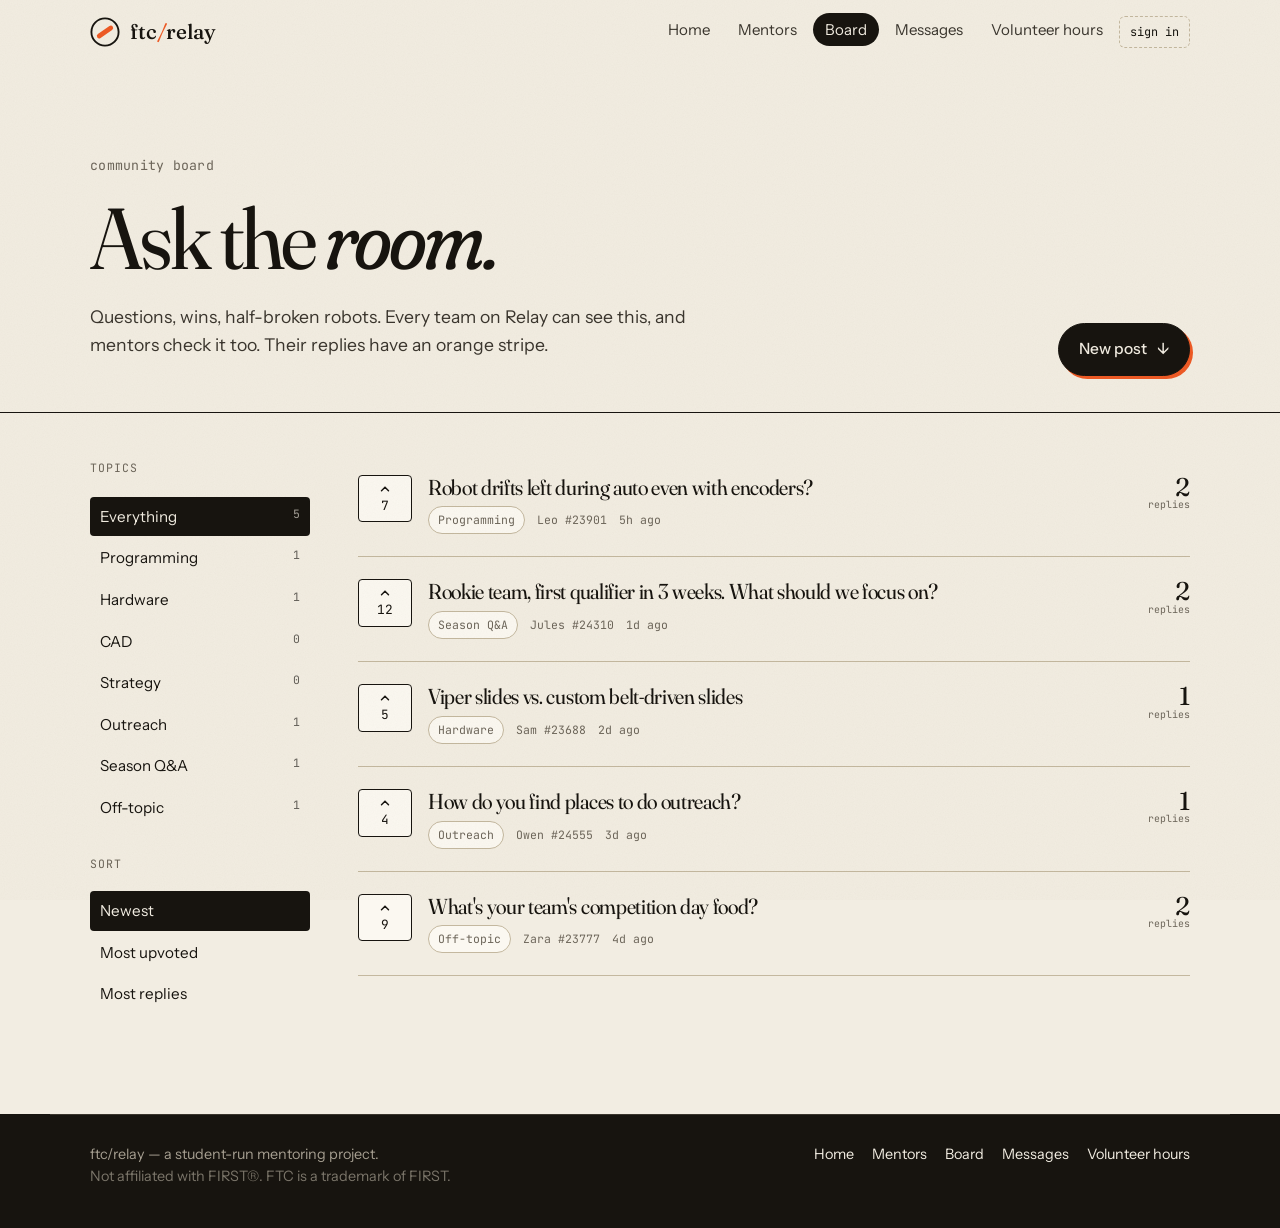
==== board.html @ 832b5f91 "Build FTC Relay site: home, mentors, board, messages, volunteer hours Static site (no build step) wi" ====
<!doctype html>
<html lang="en">
<head>
  <meta charset="utf-8">
  <meta name="viewport" content="width=device-width, initial-scale=1">
  <title>Board — FTC Relay</title>
  <link rel="preconnect" href="https://fonts.googleapis.com">
  <link rel="preconnect" href="https://fonts.gstatic.com" crossorigin>
  <link href="https://fonts.googleapis.com/css2?family=Fraunces:ital,opsz,wght,SOFT,WONK@0,9..144,300..700,0..100,0..1;1,9..144,300..700,0..100,0..1&family=Instrument+Sans:wght@400;500;600&family=JetBrains+Mono:wght@400;600&display=swap" rel="stylesheet">
  <link rel="stylesheet" href="css/style.css">
</head>
<body>
  <header id="nav"></header>

  <main>
    <section class="page-head">
      <div class="wrap">
        <div class="row">
          <div>
            <div class="mono muted" style="margin-bottom:18px" data-reveal>community board</div>
            <h1 data-split>Ask the <em>room.</em></h1>
            <p data-reveal style="--i:2">Questions, wins, half-broken robots. Every team on Relay can see this, and mentors check it too. Their replies have an orange stripe.</p>
          </div>
          <button class="btn" id="newPostBtn" data-reveal style="--i:3">New post <span class="arrow">↓</span></button>
        </div>
      </div>
    </section>

    <div class="wrap">
      <div class="board-layout">
        <aside class="board-side">
          <span class="lbl">Topics</span>
          <div class="cats" id="cats"></div>
          <span class="lbl" style="display:block;margin-top:28px">Sort</span>
          <div class="cats" id="sorts">
            <button data-sort="new" aria-pressed="true">Newest</button>
            <button data-sort="top" aria-pressed="false">Most upvoted</button>
            <button data-sort="active" aria-pressed="false">Most replies</button>
          </div>
        </aside>

        <div>
          <form class="composer" id="composer" hidden>
            <div class="form-row">
              <div class="field"><label for="pTitle">Title</label><input type="text" id="pTitle" required maxlength="120" placeholder="Keep it specific"></div>
              <div class="field"><label for="pCat">Topic</label><select id="pCat"></select></div>
            </div>
            <div class="field"><label for="pBody">Details</label><textarea id="pBody" required maxlength="3000" placeholder="What did you try? What happened?"></textarea></div>
            <div class="composer-actions">
              <span class="mono muted">Be nice. Everyone here is a volunteer or a kid.</span>
              <div style="display:flex;gap:8px"><button type="button" class="btn ghost small" id="cancelPost">Cancel</button><button class="btn small">Post</button></div>
            </div>
          </form>
          <div id="threads"></div>
          <p class="empty" id="empty" hidden>Nothing here yet. Be the first?</p>
        </div>
      </div>
    </div>
  </main>

  <footer id="foot"></footer>

  <script src="js/store.js"></script>
  <script src="js/ui.js"></script>
  <script src="js/board.js"></script>
</body>
</html>
---- css/style.css ----
/* FTC Relay
   Paper + ink + one loud orange. Type does most of the work. */

:root {
  --paper: #f2ede2;
  --paper-2: #e9e2d3;
  --card: #fbf8f1;
  --ink: #17140f;
  --ink-2: #3a352d;
  --muted: #6d665a;
  --line: #d6ccb8;
  --line-2: #c4b89f;
  --orange: #ee5a24;
  --orange-deep: #c9420f;
  --hi: #f6d64a;
  --green: #2f6b4a;
  --red: #b23a2a;
  --blue: #2a46b8;

  --serif: "Fraunces", Georgia, "Times New Roman", serif;
  --sans: "Instrument Sans", system-ui, -apple-system, "Segoe UI", sans-serif;
  --mono: "JetBrains Mono", ui-monospace, Menlo, Consolas, monospace;

  --wrap: 1180px;
  --gutter: clamp(16px, 4vw, 40px);
  --ease: cubic-bezier(.2, .7, .1, 1);
}

*, *::before, *::after { box-sizing: border-box; }

html { -webkit-text-size-adjust: 100%; overflow-x: clip; }
body {
  margin: 0;
  background: var(--paper);
  color: var(--ink);
  font-family: var(--sans);
  font-size: 17px;
  line-height: 1.55;
  overflow-x: clip;
  -webkit-font-smoothing: antialiased;
}

/* faint paper grain so the background isn't flat */
body::before {
  content: "";
  position: fixed;
  inset: 0;
  pointer-events: none;
  z-index: 100;
  opacity: .32;
  mix-blend-mode: multiply;
  background-image: url("data:image/svg+xml,%3Csvg xmlns='http://www.w3.org/2000/svg' width='160' height='160'%3E%3Cfilter id='n'%3E%3CfeTurbulence type='fractalNoise' baseFrequency='.9' numOctaves='2' stitchTiles='stitch'/%3E%3CfeColorMatrix values='0 0 0 0 0.4 0 0 0 0 0.35 0 0 0 0 0.25 0 0 0 .18 0'/%3E%3C/filter%3E%3Crect width='100%25' height='100%25' filter='url(%23n)'/%3E%3C/svg%3E");
}

img, svg { display: block; max-width: 100%; }
a { color: inherit; }
button, input, textarea, select { font: inherit; color: inherit; }
::selection { background: var(--hi); color: var(--ink); }

.wrap { width: 100%; max-width: var(--wrap); margin: 0 auto; padding: 0 var(--gutter); }

.mono { font-family: var(--mono); font-size: .78em; letter-spacing: .02em; }
.serif { font-family: var(--serif); }
.muted { color: var(--muted); }
.sr-only { position: absolute; width: 1px; height: 1px; overflow: hidden; clip: rect(0 0 0 0); white-space: nowrap; }

h1, h2, h3, h4 { font-family: var(--serif); font-weight: 400; line-height: 1.04; margin: 0; letter-spacing: -.015em; font-variation-settings: "opsz" 144, "SOFT" 30; }
h1 { font-size: clamp(2.8rem, 8.4vw, 7rem); letter-spacing: -.035em; }
h2 { font-size: clamp(2.1rem, 5vw, 3.9rem); letter-spacing: -.025em; }
h3 { font-size: clamp(1.35rem, 2.4vw, 1.75rem); }
em { font-style: italic; }
h1 em, h2 em { font-variation-settings: "opsz" 144, "SOFT" 100, "WONK" 1; }

p { margin: 0 0 1em; }

/* ---------- nav ---------- */

.nav {
  position: sticky;
  top: 0;
  z-index: 50;
  background: color-mix(in srgb, var(--paper) 88%, transparent);
  backdrop-filter: blur(6px);
  -webkit-backdrop-filter: blur(6px);
  border-bottom: 1px solid transparent;
  transition: transform .35s var(--ease), border-color .2s;
}
.nav.scrolled { border-bottom-color: var(--line); }
.nav.hide { transform: translateY(-100%); }
.nav .wrap { display: flex; align-items: center; gap: 24px; height: 64px; }

.logo { display: flex; align-items: center; gap: 10px; text-decoration: none; font-weight: 600; letter-spacing: -.01em; }
.logo-mark { width: 30px; height: 30px; }
.logo span { font-family: var(--serif); font-size: 1.3rem; font-weight: 500; }
.logo b { color: var(--orange); font-weight: 500; }

.nav-links { display: flex; gap: 4px; margin-left: auto; list-style: none; padding: 0; margin-top: 0; margin-bottom: 0; }
.nav-links a {
  text-decoration: none;
  padding: 7px 12px;
  border-radius: 999px;
  font-size: .94rem;
  color: var(--ink-2);
  transition: background .15s;
}
.nav-links a:hover { background: var(--paper-2); }
.nav-links a[aria-current="page"] { background: var(--ink); color: var(--paper); }

.me-chip {
  font-family: var(--mono);
  font-size: .74rem;
  border: 1px dashed var(--line-2);
  padding: 6px 10px;
  border-radius: 6px;
  background: transparent;
  cursor: pointer;
  white-space: nowrap;
}
.me-chip:hover { border-color: var(--ink); }

.nav-toggle { display: none; margin-left: auto; background: none; border: 0; padding: 8px; cursor: pointer; }
.nav-toggle span { display: block; width: 22px; height: 2px; background: var(--ink); margin: 5px 0; transition: transform .25s; }

@media (max-width: 860px) {
  .nav-toggle { display: block; }
  .nav-links {
    position: absolute;
    top: 64px; left: 0; right: 0;
    flex-direction: column;
    background: var(--paper);
    border-bottom: 1px solid var(--line);
    padding: 8px var(--gutter) 18px;
    gap: 2px;
    display: none;
  }
  .nav-links.open { display: flex; }
  .nav-links a { display: block; padding: 12px 10px; border-radius: 6px; }
  .me-chip { order: 2; }
}

/* ---------- buttons ---------- */

.btn {
  display: inline-flex;
  align-items: center;
  gap: 10px;
  padding: 13px 20px;
  border-radius: 999px;
  border: 1.5px solid var(--ink);
  background: var(--ink);
  color: var(--paper);
  text-decoration: none;
  font-weight: 500;
  font-size: .97rem;
  cursor: pointer;
  transition: transform .2s var(--ease), background .2s, color .2s, box-shadow .2s;
  box-shadow: 3px 3px 0 0 var(--orange);
}
.btn:hover { transform: translate(-1px, -1px); box-shadow: 5px 5px 0 0 var(--orange); }
.btn:active { transform: translate(2px, 2px); box-shadow: 0 0 0 0 var(--orange); }
.btn.ghost { background: transparent; color: var(--ink); box-shadow: none; }
.btn.ghost:hover { background: var(--ink); color: var(--paper); transform: none; }
.btn.small { padding: 8px 14px; font-size: .88rem; box-shadow: 2px 2px 0 0 var(--orange); }
.btn.small.ghost { box-shadow: none; }
.btn[disabled] { opacity: .45; pointer-events: none; }
.btn .arrow { transition: transform .2s var(--ease); }
.btn:hover .arrow { transform: translateX(3px); }

.link-u {
  text-decoration: none;
  background: linear-gradient(var(--orange), var(--orange)) 0 100% / 100% 2px no-repeat;
  padding-bottom: 1px;
  transition: background-size .25s var(--ease);
}
.link-u:hover { background-size: 100% 100%; color: var(--paper); }

/* ---------- reveal on scroll ---------- */

[data-reveal] {
  opacity: 0;
  transform: translateY(28px);
  transition: opacity .9s var(--ease), transform .9s var(--ease);
  transition-delay: calc(var(--i, 0) * 80ms);
}
[data-reveal="left"] { transform: translateX(-36px); }
[data-reveal="right"] { transform: translateX(36px); }
[data-reveal="tilt"] { transform: translateY(40px) rotate(-3deg); }
[data-reveal].in { opacity: 1; transform: none; }

.split-line { display: block; overflow: hidden; padding-bottom: .08em; margin-bottom: -.08em; }
.split-line > span { display: inline-block; transform: translateY(105%); transition: transform 1s var(--ease); transition-delay: calc(var(--i, 0) * 110ms + 100ms); }
.split.in .split-line > span { transform: none; }

@media (prefers-reduced-motion: reduce) {
  [data-reveal], .split-line > span { opacity: 1 !important; transform: none !important; transition: none !important; }
  .marquee-track { animation: none !important; }
}

/* ---------- hero ---------- */

.hero { position: relative; padding: clamp(48px, 9vw, 110px) 0 60px; }
.hero-kicker { display: flex; gap: 14px; align-items: center; margin-bottom: 28px; color: var(--muted); }
.hero-kicker .dot { width: 8px; height: 8px; border-radius: 50%; background: var(--orange); box-shadow: 0 0 0 0 rgba(238, 90, 36, .5); animation: ping 2.4s infinite; }
@keyframes ping { 0% { box-shadow: 0 0 0 0 rgba(238, 90, 36, .45); } 70%, 100% { box-shadow: 0 0 0 10px rgba(238, 90, 36, 0); } }

.hero h1 { max-width: 11.5ch; }
.hero h1 .circled { position: relative; display: inline-block; }
.hero h1 .circled svg {
  position: absolute;
  left: -6%; top: -8%;
  width: 112%; height: 122%;
  overflow: visible;
  pointer-events: none;
}
.hero h1 .circled path {
  fill: none;
  stroke: var(--orange);
  stroke-width: 3;
  stroke-linecap: round;
  stroke-dasharray: 1000;
  stroke-dashoffset: 1000;
  transition: stroke-dashoffset 1.6s var(--ease) .9s;
}
.split.in .circled path { stroke-dashoffset: 0; }

.hero-row { display: grid; grid-template-columns: 1.2fr 1fr; gap: 48px; align-items: end; margin-top: 40px; }
.hero-lede { font-size: clamp(1.08rem, 1.6vw, 1.25rem); max-width: 34ch; color: var(--ink-2); margin: 0; }
.hero-cta { display: flex; gap: 12px; flex-wrap: wrap; justify-content: flex-end; }

.hero-note {
  position: absolute;
  right: var(--gutter);
  top: clamp(40px, 8vw, 90px);
  width: 200px;
  font-family: var(--mono);
  font-size: .72rem;
  line-height: 1.5;
  background: var(--hi);
  padding: 14px 14px 16px;
  transform: rotate(3deg);
  box-shadow: 0 10px 18px -12px rgba(0, 0, 0, .35);
}
.hero-note::before {
  content: "";
  position: absolute;
  top: -10px; left: 50%;
  width: 70px; height: 20px;
  transform: translateX(-50%) rotate(-4deg);
  background: rgba(255, 255, 255, .5);
  border: 1px solid rgba(0, 0, 0, .05);
}

@media (max-width: 960px) {
  .hero-note { display: none; }
}
@media (max-width: 760px) {
  .hero-row { grid-template-columns: 1fr; gap: 28px; }
  .hero-cta { justify-content: flex-start; }
}

/* ---------- marquee ---------- */

.marquee {
  border-top: 1.5px solid var(--ink);
  border-bottom: 1.5px solid var(--ink);
  overflow: hidden;
  background: var(--ink);
  color: var(--paper);
  transform: rotate(-1.2deg);
  margin: 30px -20px 0;
}
.marquee-track { display: flex; width: max-content; animation: scroll-x 40s linear infinite; }
.marquee-track span {
  font-family: var(--serif);
  font-style: italic;
  font-size: clamp(1.3rem, 2.6vw, 2rem);
  padding: 14px 0;
  white-space: nowrap;
}
.marquee-track span::after { content: "✶"; color: var(--orange); font-style: normal; margin: 0 28px; font-size: .7em; vertical-align: middle; }
@keyframes scroll-x { to { transform: translateX(-50%); } }

/* ---------- section scaffolding ---------- */

section { position: relative; }
.sec { padding: clamp(80px, 12vw, 150px) 0; }
.sec-head { display: grid; grid-template-columns: 180px 1fr; gap: 32px; margin-bottom: 56px; }
.sec-num { font-family: var(--mono); font-size: .78rem; color: var(--muted); padding-top: 14px; border-top: 1.5px solid var(--ink); }
.sec-head p { max-width: 52ch; color: var(--ink-2); margin-top: 18px; }
@media (max-width: 760px) {
  .sec-head { grid-template-columns: 1fr; gap: 14px; }
  .sec-num { border-top: 0; padding-top: 0; }
}

/* ---------- relay track: scroll progress with a little baton ---------- */

.track { position: fixed; top: 0; left: 0; right: 0; height: 3px; z-index: 60; pointer-events: none; }
.track i { position: absolute; inset: 0; background: var(--orange); transform-origin: left; transform: scaleX(var(--p, 0)); }
.track b {
  position: absolute; top: -3px; left: 0;
  width: 22px; height: 9px; border-radius: 5px;
  background: var(--ink); border: 2px solid var(--orange);
  transform: translateX(calc(var(--p, 0) * (100vw - 22px))) rotate(calc(var(--p, 0) * 720deg));
}

/* ---------- two kinds of mentors ---------- */

.who { display: grid; grid-template-columns: 1fr 1fr; gap: 0; border: 1.5px solid var(--ink); background: var(--card); }
.who > div { padding: clamp(28px, 4vw, 48px); }
.who > div + div { border-left: 1.5px solid var(--ink); }
.who .tag { display: inline-block; font-family: var(--mono); font-size: .72rem; text-transform: uppercase; letter-spacing: .08em; border: 1px solid var(--ink); padding: 3px 8px; border-radius: 3px; margin-bottom: 22px; }
.who h3 { margin-bottom: 14px; }
.who ul { margin: 20px 0 0; padding: 0; list-style: none; }
.who li { padding: 10px 0; border-top: 1px dashed var(--line-2); display: flex; gap: 12px; }
.who li::before { content: "→"; color: var(--orange); }
@media (max-width: 760px) {
  .who { grid-template-columns: 1fr; }
  .who > div + div { border-left: 0; border-top: 1.5px solid var(--ink); }
}

/* ---------- sticky steps ---------- */

.steps { display: grid; grid-template-columns: 1fr 1.1fr; gap: 64px; }
.steps-sticky { position: sticky; top: 110px; height: fit-content; }
.big-num {
  font-family: var(--serif);
  font-size: clamp(8rem, 20vw, 16rem);
  line-height: .8;
  letter-spacing: -.06em;
  color: var(--ink);
  height: .82em;
  overflow: hidden;
  position: relative;
}
.big-num .roll { display: block; transition: transform .7s var(--ease); }
.big-num .roll span { display: block; height: .82em; }
.steps-sticky .label { margin-top: 18px; font-family: var(--mono); font-size: .8rem; color: var(--muted); }
.steps-progress { margin-top: 22px; height: 3px; background: var(--line); width: 220px; position: relative; overflow: hidden; }
.steps-progress i { position: absolute; inset: 0; background: var(--orange); transform-origin: left; transform: scaleX(0); transition: transform .5s var(--ease); }

.step { min-height: 62vh; display: flex; flex-direction: column; justify-content: center; padding: 30px 0; opacity: .25; transition: opacity .5s; }
.step.active { opacity: 1; }
.step h3 { font-size: clamp(1.8rem, 3.4vw, 2.6rem); margin-bottom: 18px; }
.step p { color: var(--ink-2); max-width: 44ch; font-size: 1.08rem; }
.step .mini { margin-top: 18px; display: flex; gap: 8px; flex-wrap: wrap; }
@media (max-width: 860px) {
  .steps { grid-template-columns: 1fr; gap: 0; }
  .steps-sticky { position: sticky; top: 64px; background: var(--paper); z-index: 2; padding: 12px 0; display: flex; align-items: center; gap: 18px; border-bottom: 1px solid var(--line); }
  .big-num { font-size: 4.2rem; }
  .steps-sticky .label { margin-top: 0; }
  .steps-progress { display: none; }
  .step { min-height: auto; padding: 48px 0; opacity: 1; }
}

.pill {
  font-family: var(--mono);
  font-size: .72rem;
  padding: 4px 9px;
  border-radius: 999px;
  border: 1px solid var(--line-2);
  background: var(--card);
  white-space: nowrap;
}
.pill.solid { background: var(--ink); color: var(--paper); border-color: var(--ink); }
.pill.orange { background: var(--orange); color: #fff; border-color: var(--orange); }

/* ---------- index-card mentor cards ---------- */

.cards { display: grid; grid-template-columns: repeat(auto-fill, minmax(290px, 1fr)); gap: 28px; }

.icard {
  position: relative;
  background:
    linear-gradient(90deg, transparent 38px, rgba(178, 58, 42, .35) 38px, rgba(178, 58, 42, .35) 39.5px, transparent 39.5px),
    repeating-linear-gradient(var(--card) 0 31px, #cfdbe6 31px 32px);
  background-color: var(--card);
  padding: 22px 22px 22px 56px;
  border: 1px solid var(--line);
  box-shadow: 0 1px 0 rgba(0, 0, 0, .04), 0 18px 30px -24px rgba(40, 30, 10, .45);
  transition: transform .35s var(--ease), box-shadow .35s var(--ease);
  cursor: pointer;
  text-align: left;
  display: flex;
  flex-direction: column;
  min-height: 330px;
}
.icard:nth-child(3n+1) { --rot: -1.2deg; }
.icard:nth-child(3n+2) { --rot: .8deg; }
.icard:nth-child(3n) { --rot: -.4deg; }
.icard { transform: rotate(var(--rot, 0)); }
.icard[data-reveal] { transform: translateY(40px) rotate(calc(var(--rot, 0deg) * 3)); }
.icard[data-reveal].in { transform: rotate(var(--rot, 0)); }
.icard:hover, .icard:focus-visible { transform: rotate(0) translateY(-6px) !important; box-shadow: 0 30px 40px -28px rgba(40, 30, 10, .55); outline: none; }

.icard-top { display: flex; gap: 14px; align-items: center; margin-bottom: 14px; }
.avatar {
  width: 54px; height: 54px;
  flex: none;
  border-radius: 50%;
  display: grid;
  place-items: center;
  font-family: var(--serif);
  font-size: 1.35rem;
  color: var(--paper);
  background: var(--av, var(--ink));
  border: 2px solid var(--ink);
}
.avatar.lg { width: 92px; height: 92px; font-size: 2.3rem; }
.icard h3 { font-size: 1.45rem; line-height: 1.1; }
.icard .team { font-family: var(--mono); font-size: .74rem; color: var(--muted); }
.icard .blurb { font-size: .96rem; line-height: 32px; margin: 0 0 12px; color: var(--ink-2); flex: 1; }
.icard .tags { display: flex; flex-wrap: wrap; gap: 6px; margin-bottom: 14px; }
.icard-foot { display: flex; justify-content: space-between; align-items: center; border-top: 1.5px solid var(--ink); padding-top: 12px; font-family: var(--mono); font-size: .74rem; }
.kind-stamp {
  position: absolute;
  top: 14px; right: -8px;
  font-family: var(--mono);
  font-size: .64rem;
  letter-spacing: .1em;
  text-transform: uppercase;
  padding: 4px 10px;
  background: var(--orange);
  color: #fff;
  transform: rotate(4deg);
}
.kind-stamp.alum { background: var(--ink); }
.kind-stamp.pro { background: var(--green); }

.vote-meter { display: inline-flex; align-items: center; gap: 8px; }
.vote-meter .bar { width: 60px; height: 6px; background: #e5c7bf; position: relative; border-radius: 2px; overflow: hidden; }
.vote-meter .bar i { position: absolute; inset: 0 auto 0 0; background: var(--green); }

/* ---------- hours block on home ---------- */

.notebook {
  background:
    linear-gradient(90deg, transparent 0 60px, rgba(178, 58, 42, .4) 60px 61.5px, transparent 61.5px),
    repeating-linear-gradient(var(--card) 0 35px, #cfdbe6 35px 36px);
  border: 1px solid var(--line);
  padding: 46px 40px 40px 90px;
  position: relative;
  box-shadow: 0 30px 50px -40px rgba(40, 30, 10, .6);
}
.notebook::before {
  content: "";
  position: absolute;
  left: 22px; top: 30px; bottom: 30px;
  width: 14px;
  background: radial-gradient(circle, var(--paper) 5px, transparent 6px) 0 0 / 14px 48px repeat-y;
}
.notebook p, .notebook li { line-height: 36px; margin: 0; }
.notebook ol { padding-left: 1.2em; margin: 0 0 36px; }
.notebook .hand { font-family: var(--serif); font-style: italic; font-size: 1.25rem; color: var(--blue); }
@media (max-width: 640px) {
  .notebook { padding: 36px 20px 30px 56px; }
  .notebook::before { left: 10px; }
  .notebook { background: linear-gradient(90deg, transparent 0 40px, rgba(178, 58, 42, .4) 40px 41.5px, transparent 41.5px), repeating-linear-gradient(var(--card) 0 35px, #cfdbe6 35px 36px); }
}

.hours-grid { display: grid; grid-template-columns: 1fr 1.3fr; gap: 56px; align-items: center; }
@media (max-width: 860px) { .hours-grid { grid-template-columns: 1fr; } }

.counter-row { display: flex; gap: 40px; flex-wrap: wrap; margin-top: 30px; }
.counter b { display: block; font-family: var(--serif); font-weight: 400; font-size: clamp(2.6rem, 5vw, 3.6rem); line-height: 1; letter-spacing: -.03em; }
.counter span { font-family: var(--mono); font-size: .74rem; color: var(--muted); }

/* ---------- board preview + quotes ---------- */

.board-prev { display: grid; grid-template-columns: repeat(3, 1fr); gap: 0; border-top: 1.5px solid var(--ink); }
.board-prev a { text-decoration: none; padding: 26px 24px 30px 0; border-bottom: 1px solid var(--line-2); display: block; transition: background .2s; }
.board-prev a + a { padding-left: 24px; border-left: 1px solid var(--line-2); }
.board-prev a:hover h4 { text-decoration: underline; text-decoration-color: var(--orange); text-underline-offset: 4px; }
.board-prev h4 { font-size: 1.3rem; margin: 10px 0 12px; line-height: 1.2; }
.board-prev .meta { font-family: var(--mono); font-size: .72rem; color: var(--muted); }
@media (max-width: 860px) {
  .board-prev { grid-template-columns: 1fr; }
  .board-prev a + a { padding-left: 0; border-left: 0; }
}

.quote-big { font-family: var(--serif); font-size: clamp(1.8rem, 4vw, 3.2rem); line-height: 1.12; letter-spacing: -.02em; max-width: 20ch; }
.quote-big .hl { background: linear-gradient(transparent 58%, var(--hi) 58%); background-size: 0 100%; background-repeat: no-repeat; transition: background-size 1.2s var(--ease) .4s; }
.in .quote-big .hl, .quote-big.in .hl { background-size: 100% 100%; }

/* ---------- CTA + footer ---------- */

.cta-band { background: var(--ink); color: var(--paper); padding: clamp(80px, 12vw, 140px) 0; overflow: hidden; }
.cta-band h2 { font-size: clamp(3rem, 10vw, 8.5rem); letter-spacing: -.045em; line-height: .92; }
.cta-band h2 em { color: var(--orange); }
.cta-band .btn { background: var(--paper); color: var(--ink); border-color: var(--paper); }
.cta-band .btn.ghost { background: transparent; color: var(--paper); }
.cta-band .btn.ghost:hover { background: var(--paper); color: var(--ink); }

footer { background: var(--ink); color: #a59e90; padding: 0 0 40px; font-size: .9rem; }
footer .wrap { display: flex; justify-content: space-between; gap: 24px; flex-wrap: wrap; border-top: 1px solid #3a352d; padding-top: 28px; }
footer a { color: var(--paper); text-decoration: none; }
footer a:hover { color: var(--orange); }
footer nav { display: flex; gap: 18px; flex-wrap: wrap; }

/* ---------- page header (inner pages) ---------- */

.page-head { padding: clamp(44px, 8vw, 90px) 0 36px; border-bottom: 1.5px solid var(--ink); }
.page-head h1 { font-size: clamp(2.6rem, 7vw, 5.4rem); }
.page-head p { max-width: 54ch; color: var(--ink-2); margin-top: 20px; font-size: 1.1rem; }
.page-head .row { display: flex; justify-content: space-between; align-items: end; gap: 30px; flex-wrap: wrap; }

/* ---------- form bits ---------- */

.field { display: flex; flex-direction: column; gap: 6px; margin-bottom: 16px; }
.field label, .lbl { font-family: var(--mono); font-size: .72rem; text-transform: uppercase; letter-spacing: .08em; color: var(--muted); }
input[type="text"], input[type="number"], input[type="url"], input[type="date"], input[type="search"], textarea, select {
  width: 100%;
  border: 1.5px solid var(--ink);
  background: var(--card);
  padding: 11px 13px;
  border-radius: 4px;
  outline: none;
  transition: box-shadow .15s;
}
input:focus, textarea:focus, select:focus { box-shadow: 3px 3px 0 var(--orange); }
textarea { resize: vertical; min-height: 96px; line-height: 1.5; }
.check { display: flex; gap: 10px; align-items: flex-start; font-size: .92rem; line-height: 1.45; cursor: pointer; }
.check input { margin-top: 3px; accent-color: var(--orange); width: 16px; height: 16px; flex: none; }
.form-row { display: grid; grid-template-columns: 1fr 1fr; gap: 14px; }
@media (max-width: 560px) { .form-row { grid-template-columns: 1fr; } }

/* ---------- mentors page ---------- */

.toolbar { display: flex; gap: 12px; flex-wrap: wrap; align-items: center; padding: 22px 0; position: sticky; top: 64px; background: var(--paper); z-index: 10; border-bottom: 1px solid var(--line); }
.toolbar input[type="search"] { max-width: 300px; }
.chips { display: flex; gap: 6px; flex-wrap: wrap; }
.chip {
  font-family: var(--mono);
  font-size: .76rem;
  padding: 7px 12px;
  border-radius: 999px;
  border: 1.5px solid var(--ink);
  background: transparent;
  cursor: pointer;
  transition: background .15s, color .15s;
}
.chip:hover { background: var(--paper-2); }
.chip[aria-pressed="true"] { background: var(--ink); color: var(--paper); }
.toolbar select { width: auto; }
.empty { padding: 60px 0; text-align: center; color: var(--muted); font-family: var(--serif); font-style: italic; font-size: 1.4rem; }

/* drawer */
.drawer-back {
  position: fixed;
  inset: 0;
  background: rgba(23, 20, 15, .45);
  z-index: 80;
  opacity: 0;
  pointer-events: none;
  transition: opacity .3s;
}
.drawer-back.open { opacity: 1; pointer-events: auto; }
.drawer {
  position: fixed;
  top: 0; right: 0; bottom: 0;
  width: min(640px, 100%);
  background: var(--paper);
  z-index: 90;
  transform: translateX(100%);
  transition: transform .45s var(--ease);
  overflow-y: auto;
  border-left: 1.5px solid var(--ink);
  overscroll-behavior: contain;
}
.drawer.open { transform: none; }
.drawer-inner { padding: 28px clamp(18px, 4vw, 40px) 60px; }
.drawer-close { position: sticky; top: 0; display: flex; justify-content: flex-end; padding: 14px 18px 0; background: linear-gradient(var(--paper) 70%, transparent); z-index: 2; }
.drawer-close button { background: none; border: 1.5px solid var(--ink); border-radius: 50%; width: 38px; height: 38px; cursor: pointer; font-size: 1.1rem; line-height: 1; }
.drawer-close button:hover { background: var(--ink); color: var(--paper); }

.profile-head { display: flex; gap: 20px; align-items: center; margin-bottom: 22px; }
.profile-head h2 { font-size: clamp(2rem, 5vw, 2.8rem); }
.profile-sec { border-top: 1.5px solid var(--ink); padding: 22px 0 8px; margin-top: 22px; }
.profile-sec > .lbl { display: block; margin-bottom: 14px; }
.timeline { list-style: none; padding: 0; margin: 0; }
.timeline li { display: grid; grid-template-columns: 92px 1fr; gap: 14px; padding: 10px 0; border-bottom: 1px dashed var(--line-2); font-size: .96rem; }
.timeline li span:first-child { font-family: var(--mono); font-size: .76rem; color: var(--muted); padding-top: 2px; }

.slots { display: flex; flex-wrap: wrap; gap: 8px; margin-bottom: 16px; }
.slot {
  font-family: var(--mono);
  font-size: .8rem;
  border: 1.5px dashed var(--ink);
  padding: 9px 12px;
  border-radius: 4px;
  background: transparent;
  cursor: pointer;
}
.slot:hover { border-style: solid; }
.slot[aria-pressed="true"] { background: var(--orange); border: 1.5px solid var(--orange); color: #fff; }
.slot.taken { opacity: .35; text-decoration: line-through; pointer-events: none; }

.verdict { display: flex; gap: 10px; margin-bottom: 12px; }
.verdict button {
  flex: 1;
  padding: 14px;
  border: 1.5px solid var(--ink);
  background: var(--card);
  cursor: pointer;
  border-radius: 4px;
  font-weight: 500;
  display: flex; gap: 10px; align-items: center; justify-content: center;
  transition: background .15s, color .15s;
}
.verdict button svg { width: 18px; height: 18px; }
.verdict .pos[aria-pressed="true"] { background: var(--green); border-color: var(--green); color: #fff; }
.verdict .neg[aria-pressed="true"] { background: var(--red); border-color: var(--red); color: #fff; }

.fb-summary { display: flex; align-items: center; gap: 18px; margin-bottom: 18px; flex-wrap: wrap; }
.fb-summary .split-bar { flex: 1; min-width: 160px; height: 12px; display: flex; border: 1.5px solid var(--ink); border-radius: 2px; overflow: hidden; }
.fb-summary .split-bar i { background: var(--green); }
.fb-summary .split-bar b { background: var(--red); }
.fb-list { list-style: none; padding: 0; margin: 0 0 20px; }
.fb-list li { padding: 14px 0; border-bottom: 1px dashed var(--line-2); font-size: .95rem; }
.fb-list .who-line { font-family: var(--mono); font-size: .72rem; color: var(--muted); display: flex; gap: 10px; align-items: center; margin-bottom: 4px; }
.fb-mark { font-weight: 600; font-size: .7rem; padding: 2px 7px; border-radius: 3px; color: #fff; }
.fb-mark.pos { background: var(--green); }
.fb-mark.neg { background: var(--red); }

.notice {
  border: 1.5px solid var(--ink);
  background: var(--hi);
  padding: 12px 14px;
  font-size: .9rem;
  border-radius: 4px;
  margin-bottom: 14px;
}
.notice.soft { background: var(--card); border-style: dashed; }

/* toast */
.toast {
  position: fixed;
  left: 50%; bottom: 24px;
  transform: translate(-50%, 140%);
  background: var(--ink);
  color: var(--paper);
  padding: 13px 20px;
  border-radius: 6px;
  z-index: 200;
  font-size: .94rem;
  transition: transform .4s var(--ease);
  box-shadow: 4px 4px 0 var(--orange);
  max-width: calc(100% - 32px);
}
.toast.show { transform: translate(-50%, 0); }

/* modal (identity) */
.modal-back { position: fixed; inset: 0; background: rgba(23, 20, 15, .5); z-index: 150; display: none; place-items: center; padding: 16px; }
.modal-back.open { display: grid; }
.modal { background: var(--paper); border: 1.5px solid var(--ink); box-shadow: 8px 8px 0 var(--orange); width: min(440px, 100%); padding: 28px; animation: pop .35s var(--ease); }
.modal h3 { margin-bottom: 8px; font-size: 1.8rem; }
.modal p { color: var(--ink-2); font-size: .95rem; }
@keyframes pop { from { transform: translateY(16px) scale(.98); opacity: 0; } }

/* ---------- board page ---------- */

.board-layout { display: grid; grid-template-columns: 220px 1fr; gap: 48px; padding: 40px 0 100px; }
.board-side { position: sticky; top: 96px; height: fit-content; }
.board-side .cats { display: flex; flex-direction: column; gap: 2px; margin-top: 18px; }
.board-side .cats button { text-align: left; background: none; border: 0; padding: 8px 10px; border-radius: 4px; cursor: pointer; display: flex; justify-content: space-between; font-size: .95rem; }
.board-side .cats button:hover { background: var(--paper-2); }
.board-side .cats button[aria-pressed="true"] { background: var(--ink); color: var(--paper); }
.board-side .cats .n { font-family: var(--mono); font-size: .72rem; opacity: .65; }
@media (max-width: 860px) {
  .board-layout { grid-template-columns: 1fr; gap: 20px; }
  .board-side { position: static; }
  .board-side .cats { flex-direction: row; flex-wrap: wrap; }
}

.composer { border: 1.5px solid var(--ink); background: var(--card); padding: 18px; margin-bottom: 30px; }
.composer .form-row { margin-bottom: 0; }
.composer-actions { display: flex; justify-content: space-between; align-items: center; gap: 12px; flex-wrap: wrap; }

.thread { border-bottom: 1px solid var(--line-2); }
.thread-head { display: grid; grid-template-columns: 54px 1fr auto; gap: 16px; padding: 22px 0; cursor: pointer; align-items: start; width: 100%; background: none; border: 0; text-align: left; }
.thread-head:hover h3 { text-decoration: underline; text-decoration-color: var(--orange); text-underline-offset: 4px; }
.thread-head h3 { font-size: 1.35rem; line-height: 1.2; margin-bottom: 6px; }
.thread-head .meta { font-family: var(--mono); font-size: .72rem; color: var(--muted); display: flex; gap: 12px; flex-wrap: wrap; align-items: center; }
.thread-count { font-family: var(--serif); font-size: 1.6rem; text-align: right; line-height: 1; }
.thread-count small { display: block; font-family: var(--mono); font-size: .62rem; color: var(--muted); }
.upv {
  display: flex; flex-direction: column; align-items: center;
  border: 1.5px solid var(--ink); border-radius: 4px; padding: 6px 0; background: var(--card);
  font-family: var(--mono); font-size: .8rem; cursor: pointer;
}
.upv:hover, .upv[aria-pressed="true"] { background: var(--orange); border-color: var(--orange); color: #fff; }
.upv svg { width: 14px; height: 14px; }
.thread-body { display: none; padding: 0 0 26px 70px; }
.thread.open .thread-body { display: block; animation: fadeup .4s var(--ease); }
@keyframes fadeup { from { opacity: 0; transform: translateY(8px); } }
.thread-body .op { white-space: pre-wrap; margin-bottom: 18px; color: var(--ink-2); }
.reply { border-left: 3px solid var(--line-2); padding: 6px 0 6px 16px; margin-bottom: 14px; }
.reply.mentor { border-left-color: var(--orange); }
.reply .meta { font-family: var(--mono); font-size: .72rem; color: var(--muted); margin-bottom: 4px; }
.reply p { margin: 0; white-space: pre-wrap; }
.reply-form { display: flex; gap: 10px; margin-top: 16px; align-items: flex-end; }
.reply-form textarea { min-height: 50px; }
@media (max-width: 560px) {
  .thread-head { grid-template-columns: 44px 1fr; }
  .thread-count { display: none; }
  .thread-body { padding-left: 0; }
}

/* ---------- messages page ---------- */

.inbox { display: grid; grid-template-columns: 300px 1fr; border: 1.5px solid var(--ink); background: var(--card); height: min(72vh, 720px); min-height: 460px; margin: 36px 0 100px; }
.convo-list { border-right: 1.5px solid var(--ink); overflow-y: auto; }
.convo-list .lbl { display: block; padding: 16px 16px 10px; }
.convo {
  display: flex; gap: 12px; align-items: center;
  padding: 12px 16px; width: 100%;
  background: none; border: 0; border-top: 1px solid var(--line);
  cursor: pointer; text-align: left;
}
.convo:hover { background: var(--paper); }
.convo[aria-current="true"] { background: var(--paper-2); box-shadow: inset 3px 0 0 var(--orange); }
.convo .avatar { width: 40px; height: 40px; font-size: 1rem; }
.convo .nm { font-weight: 600; font-size: .95rem; }
.convo .last { font-size: .82rem; color: var(--muted); white-space: nowrap; overflow: hidden; text-overflow: ellipsis; max-width: 190px; }
.convo-new { padding: 12px 16px; border-top: 1px solid var(--line); }

.chat { display: flex; flex-direction: column; min-width: 0; }
.chat-head { padding: 14px 20px; border-bottom: 1.5px solid var(--ink); display: flex; gap: 12px; align-items: center; }
.chat-head .avatar { width: 38px; height: 38px; font-size: .95rem; }
.chat-head .back { display: none; background: none; border: 0; font-size: 1.3rem; cursor: pointer; padding: 0 6px 0 0; }
.chat-log { flex: 1; overflow-y: auto; padding: 22px 20px; display: flex; flex-direction: column; gap: 10px; background: repeating-linear-gradient(var(--card) 0 27px, #e7ecf0 27px 28px); }
.bubble { max-width: 72%; padding: 9px 13px; border-radius: 14px; font-size: .95rem; line-height: 1.45; white-space: pre-wrap; word-wrap: break-word; animation: fadeup .25s var(--ease); }
.bubble.them { background: var(--paper); border: 1px solid var(--line-2); align-self: flex-start; border-bottom-left-radius: 3px; }
.bubble.me { background: var(--ink); color: var(--paper); align-self: flex-end; border-bottom-right-radius: 3px; }
.bubble time { display: block; font-family: var(--mono); font-size: .62rem; opacity: .55; margin-top: 3px; }
.chat-form { display: flex; gap: 10px; padding: 14px; border-top: 1.5px solid var(--ink); }
.chat-form input { flex: 1; }
.chat-empty { margin: auto; text-align: center; color: var(--muted); font-family: var(--serif); font-style: italic; font-size: 1.3rem; padding: 20px; }

@media (max-width: 760px) {
  .inbox { grid-template-columns: 1fr; height: 76vh; }
  .inbox.chatting .convo-list { display: none; }
  .inbox:not(.chatting) .chat { display: none; }
  .convo-list { border-right: 0; }
  .chat-head .back { display: block; }
  .bubble { max-width: 86%; }
}

/* ---------- hours page ---------- */

.hours-layout { display: grid; grid-template-columns: 1.05fr 1fr; gap: 56px; padding: 50px 0 100px; align-items: start; }
@media (max-width: 900px) { .hours-layout { grid-template-columns: 1fr; } }
.rules { counter-reset: r; list-style: none; padding: 0; margin: 0; }
.rules li { counter-increment: r; display: grid; grid-template-columns: 52px 1fr; gap: 14px; padding: 18px 0; border-top: 1px solid var(--line-2); }
.rules li::before { content: counter(r, decimal-leading-zero); font-family: var(--mono); font-size: .8rem; color: var(--orange); padding-top: 4px; }
.rules b { display: block; font-family: var(--serif); font-weight: 400; font-size: 1.25rem; margin-bottom: 4px; }
.rules p { margin: 0; color: var(--ink-2); font-size: .97rem; }

.cap { border: 1.5px solid var(--ink); background: var(--card); padding: 22px; margin-bottom: 24px; }
.cap-top { display: flex; justify-content: space-between; align-items: baseline; margin-bottom: 12px; }
.cap-top b { font-family: var(--serif); font-weight: 400; font-size: 2.6rem; letter-spacing: -.03em; line-height: 1; }
.cap-bar { height: 14px; border: 1.5px solid var(--ink); position: relative; background: repeating-linear-gradient(90deg, transparent 0 calc(5% - 1px), var(--line) calc(5% - 1px) 5%); }
.cap-bar i { position: absolute; inset: 0 auto 0 0; background: var(--orange); transition: width 1.2s var(--ease); width: 0; }
.cap-bar i.pending { background: repeating-linear-gradient(45deg, var(--hi) 0 6px, #e9c33a 6px 12px); }
.cap-legend { display: flex; gap: 16px; margin-top: 10px; font-family: var(--mono); font-size: .7rem; color: var(--muted); flex-wrap: wrap; }
.cap-legend span::before { content: ""; display: inline-block; width: 10px; height: 10px; margin-right: 6px; vertical-align: -1px; }
.cap-legend .a::before { background: var(--orange); }
.cap-legend .p::before { background: var(--hi); }

.log-table { width: 100%; border-collapse: collapse; font-size: .9rem; margin-top: 10px; }
.log-table th { text-align: left; font-family: var(--mono); font-size: .68rem; text-transform: uppercase; letter-spacing: .08em; color: var(--muted); font-weight: 400; padding: 8px 8px 8px 0; border-bottom: 1.5px solid var(--ink); }
.log-table td { padding: 11px 8px 11px 0; border-bottom: 1px dashed var(--line-2); vertical-align: top; }
.log-table a { color: var(--blue); }
.status { font-family: var(--mono); font-size: .68rem; padding: 2px 7px; border-radius: 3px; border: 1px solid; white-space: nowrap; }
.status.pending { color: #8a6a00; border-color: #c9a400; background: #fbf0c2; }
.status.approved { color: var(--green); border-color: var(--green); background: #e1efe6; }
.table-scroll { overflow-x: auto; }
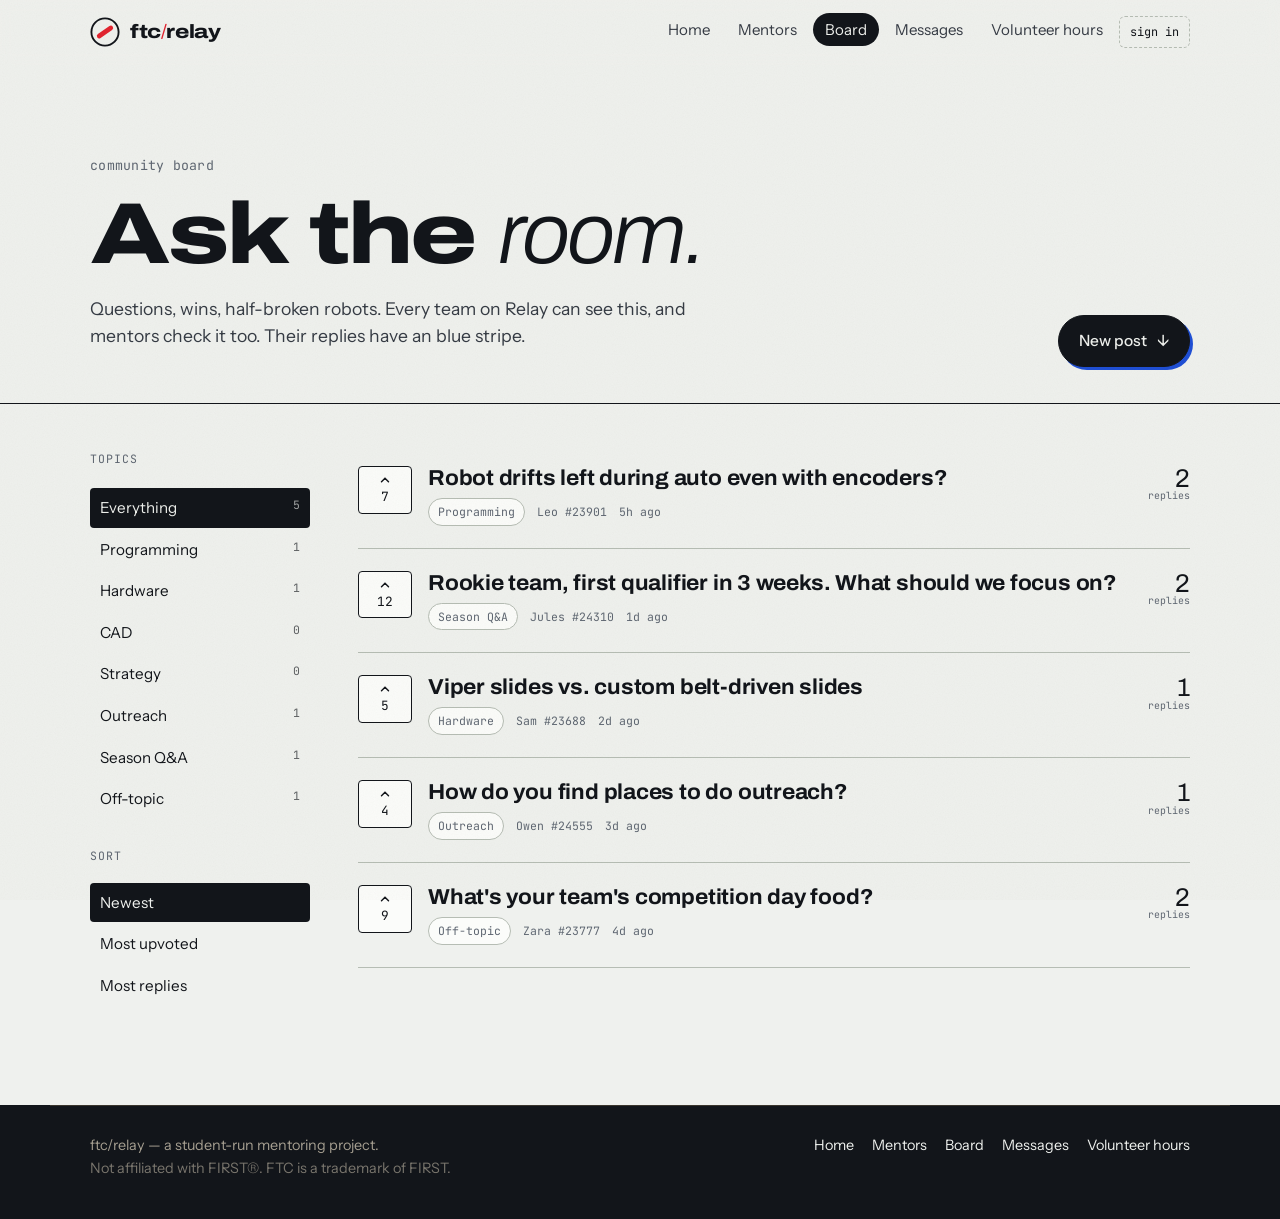
==== commit 6b1483c8: "Set up for Vercel and restyle with FTC alliance colours - Add vercel.json with clean URLs; drop the " ====
--- a/board.html
+++ b/board.html
@@ -6,7 +6,7 @@
   <title>Board — FTC Relay</title>
   <link rel="preconnect" href="https://fonts.googleapis.com">
   <link rel="preconnect" href="https://fonts.gstatic.com" crossorigin>
-  <link href="https://fonts.googleapis.com/css2?family=Fraunces:ital,opsz,wght,SOFT,WONK@0,9..144,300..700,0..100,0..1;1,9..144,300..700,0..100,0..1&family=Instrument+Sans:wght@400;500;600&family=JetBrains+Mono:wght@400;600&display=swap" rel="stylesheet">
+  <link href="https://fonts.googleapis.com/css2?family=Archivo:ital,wdth,wght@0,62..125,100..900;1,62..125,100..900&family=Instrument+Sans:wght@400;500;600&family=JetBrains+Mono:wght@400;600&display=swap" rel="stylesheet">
   <link rel="stylesheet" href="css/style.css">
 </head>
 <body>
@@ -19,7 +19,7 @@
           <div>
             <div class="mono muted" style="margin-bottom:18px" data-reveal>community board</div>
             <h1 data-split>Ask the <em>room.</em></h1>
-            <p data-reveal style="--i:2">Questions, wins, half-broken robots. Every team on Relay can see this, and mentors check it too. Their replies have an orange stripe.</p>
+            <p data-reveal style="--i:2">Questions, wins, half-broken robots. Every team on Relay can see this, and mentors check it too. Their replies have an blue stripe.</p>
           </div>
           <button class="btn" id="newPostBtn" data-reveal style="--i:3">New post <span class="arrow">↓</span></button>
         </div>
--- a/css/style.css
+++ b/css/style.css
@@ -1,23 +1,25 @@
 /* FTC Relay
-   Paper + ink + one loud orange. Type does most of the work. */
+   Field-tile grey, ink, and the two alliance colours. Wide, heavy type
+   for headlines, like the lettering on a field banner. */
 
 :root {
-  --paper: #f2ede2;
-  --paper-2: #e9e2d3;
-  --card: #fbf8f1;
-  --ink: #17140f;
-  --ink-2: #3a352d;
-  --muted: #6d665a;
-  --line: #d6ccb8;
-  --line-2: #c4b89f;
-  --orange: #ee5a24;
-  --orange-deep: #c9420f;
-  --hi: #f6d64a;
-  --green: #2f6b4a;
-  --red: #b23a2a;
-  --blue: #2a46b8;
-
-  --serif: "Fraunces", Georgia, "Times New Roman", serif;
+  --paper: #eff1ee;
+  --paper-2: #e1e5e0;
+  --card: #fbfcfa;
+  --ink: #12151a;
+  --ink-2: #353b44;
+  --muted: #5f6772;
+  --line: #d1d6cf;
+  --line-2: #b6bdb4;
+  --accent: #1f4fd6;      /* blue alliance */
+  --accent-deep: #1639a3;
+  --alliance-red: #e2242f;
+  --hi: #ffd23f;
+  --green: #23704a;
+  --red: #c0302a;
+  --blue: #1f4fd6;
+
+  --display: "Archivo", "Arial Narrow", Arial, sans-serif;
   --sans: "Instrument Sans", system-ui, -apple-system, "Segoe UI", sans-serif;
   --mono: "JetBrains Mono", ui-monospace, Menlo, Consolas, monospace;
 
@@ -60,16 +62,16 @@
 .wrap { width: 100%; max-width: var(--wrap); margin: 0 auto; padding: 0 var(--gutter); }
 
 .mono { font-family: var(--mono); font-size: .78em; letter-spacing: .02em; }
-.serif { font-family: var(--serif); }
+.display { font-family: var(--display); }
 .muted { color: var(--muted); }
 .sr-only { position: absolute; width: 1px; height: 1px; overflow: hidden; clip: rect(0 0 0 0); white-space: nowrap; }
 
-h1, h2, h3, h4 { font-family: var(--serif); font-weight: 400; line-height: 1.04; margin: 0; letter-spacing: -.015em; font-variation-settings: "opsz" 144, "SOFT" 30; }
-h1 { font-size: clamp(2.8rem, 8.4vw, 7rem); letter-spacing: -.035em; }
-h2 { font-size: clamp(2.1rem, 5vw, 3.9rem); letter-spacing: -.025em; }
-h3 { font-size: clamp(1.35rem, 2.4vw, 1.75rem); }
+h1, h2, h3, h4 { font-family: var(--display); font-weight: 700; line-height: 1; margin: 0; letter-spacing: -.01em; font-stretch: 112%; text-wrap: balance; }
+h1 { font-size: clamp(2.6rem, 7.8vw, 6.6rem); font-weight: 800; font-stretch: 125%; letter-spacing: -.03em; line-height: .94; }
+h2 { font-size: clamp(2rem, 4.6vw, 3.6rem); font-weight: 800; font-stretch: 118%; letter-spacing: -.025em; }
+h3 { font-size: clamp(1.25rem, 2.2vw, 1.6rem); font-stretch: 105%; }
 em { font-style: italic; }
-h1 em, h2 em { font-variation-settings: "opsz" 144, "SOFT" 100, "WONK" 1; }
+h1 em, h2 em { font-weight: 300; font-stretch: 100%; }
 
 p { margin: 0 0 1em; }
 
@@ -91,8 +93,8 @@
 
 .logo { display: flex; align-items: center; gap: 10px; text-decoration: none; font-weight: 600; letter-spacing: -.01em; }
 .logo-mark { width: 30px; height: 30px; }
-.logo span { font-family: var(--serif); font-size: 1.3rem; font-weight: 500; }
-.logo b { color: var(--orange); font-weight: 500; }
+.logo span { font-family: var(--display); font-size: 1.2rem; font-weight: 800; font-stretch: 120%; letter-spacing: -.02em; }
+.logo b { color: var(--alliance-red); font-weight: 400; }
 
 .nav-links { display: flex; gap: 4px; margin-left: auto; list-style: none; padding: 0; margin-top: 0; margin-bottom: 0; }
 .nav-links a {
@@ -154,13 +156,13 @@
   font-size: .97rem;
   cursor: pointer;
   transition: transform .2s var(--ease), background .2s, color .2s, box-shadow .2s;
-  box-shadow: 3px 3px 0 0 var(--orange);
-}
-.btn:hover { transform: translate(-1px, -1px); box-shadow: 5px 5px 0 0 var(--orange); }
-.btn:active { transform: translate(2px, 2px); box-shadow: 0 0 0 0 var(--orange); }
+  box-shadow: 3px 3px 0 0 var(--accent);
+}
+.btn:hover { transform: translate(-1px, -1px); box-shadow: 5px 5px 0 0 var(--accent); }
+.btn:active { transform: translate(2px, 2px); box-shadow: 0 0 0 0 var(--accent); }
 .btn.ghost { background: transparent; color: var(--ink); box-shadow: none; }
 .btn.ghost:hover { background: var(--ink); color: var(--paper); transform: none; }
-.btn.small { padding: 8px 14px; font-size: .88rem; box-shadow: 2px 2px 0 0 var(--orange); }
+.btn.small { padding: 8px 14px; font-size: .88rem; box-shadow: 2px 2px 0 0 var(--accent); }
 .btn.small.ghost { box-shadow: none; }
 .btn[disabled] { opacity: .45; pointer-events: none; }
 .btn .arrow { transition: transform .2s var(--ease); }
@@ -168,7 +170,7 @@
 
 .link-u {
   text-decoration: none;
-  background: linear-gradient(var(--orange), var(--orange)) 0 100% / 100% 2px no-repeat;
+  background: linear-gradient(var(--accent), var(--accent)) 0 100% / 100% 2px no-repeat;
   padding-bottom: 1px;
   transition: background-size .25s var(--ease);
 }
@@ -200,8 +202,8 @@
 
 .hero { position: relative; padding: clamp(48px, 9vw, 110px) 0 60px; }
 .hero-kicker { display: flex; gap: 14px; align-items: center; margin-bottom: 28px; color: var(--muted); }
-.hero-kicker .dot { width: 8px; height: 8px; border-radius: 50%; background: var(--orange); box-shadow: 0 0 0 0 rgba(238, 90, 36, .5); animation: ping 2.4s infinite; }
-@keyframes ping { 0% { box-shadow: 0 0 0 0 rgba(238, 90, 36, .45); } 70%, 100% { box-shadow: 0 0 0 10px rgba(238, 90, 36, 0); } }
+.hero-kicker .dot { width: 8px; height: 8px; border-radius: 50%; background: var(--accent); box-shadow: 0 0 0 0 rgba(31, 79, 214, .5); animation: ping 2.4s infinite; }
+@keyframes ping { 0% { box-shadow: 0 0 0 0 rgba(31, 79, 214, .45); } 70%, 100% { box-shadow: 0 0 0 10px rgba(31, 79, 214, 0); } }
 
 .hero h1 { max-width: 11.5ch; }
 .hero h1 .circled { position: relative; display: inline-block; }
@@ -214,7 +216,7 @@
 }
 .hero h1 .circled path {
   fill: none;
-  stroke: var(--orange);
+  stroke: var(--alliance-red);
   stroke-width: 3;
   stroke-linecap: round;
   stroke-dasharray: 1000;
@@ -271,13 +273,15 @@
 }
 .marquee-track { display: flex; width: max-content; animation: scroll-x 40s linear infinite; }
 .marquee-track span {
-  font-family: var(--serif);
-  font-style: italic;
-  font-size: clamp(1.3rem, 2.6vw, 2rem);
-  padding: 14px 0;
+  font-family: var(--display);
+  font-weight: 700;
+  font-stretch: 115%;
+  text-transform: uppercase;
+  font-size: clamp(1rem, 2vw, 1.5rem);
+  padding: 16px 0;
   white-space: nowrap;
 }
-.marquee-track span::after { content: "✶"; color: var(--orange); font-style: normal; margin: 0 28px; font-size: .7em; vertical-align: middle; }
+.marquee-track span::after { content: "■"; color: var(--alliance-red); font-style: normal; margin: 0 26px; font-size: .5em; vertical-align: middle; }
 @keyframes scroll-x { to { transform: translateX(-50%); } }
 
 /* ---------- section scaffolding ---------- */
@@ -295,11 +299,11 @@
 /* ---------- relay track: scroll progress with a little baton ---------- */
 
 .track { position: fixed; top: 0; left: 0; right: 0; height: 3px; z-index: 60; pointer-events: none; }
-.track i { position: absolute; inset: 0; background: var(--orange); transform-origin: left; transform: scaleX(var(--p, 0)); }
+.track i { position: absolute; inset: 0; background: var(--accent); transform-origin: left; transform: scaleX(var(--p, 0)); }
 .track b {
   position: absolute; top: -3px; left: 0;
   width: 22px; height: 9px; border-radius: 5px;
-  background: var(--ink); border: 2px solid var(--orange);
+  background: var(--ink); border: 2px solid var(--accent);
   transform: translateX(calc(var(--p, 0) * (100vw - 22px))) rotate(calc(var(--p, 0) * 720deg));
 }
 
@@ -312,7 +316,7 @@
 .who h3 { margin-bottom: 14px; }
 .who ul { margin: 20px 0 0; padding: 0; list-style: none; }
 .who li { padding: 10px 0; border-top: 1px dashed var(--line-2); display: flex; gap: 12px; }
-.who li::before { content: "→"; color: var(--orange); }
+.who li::before { content: "→"; color: var(--accent); }
 @media (max-width: 760px) {
   .who { grid-template-columns: 1fr; }
   .who > div + div { border-left: 0; border-top: 1.5px solid var(--ink); }
@@ -323,7 +327,9 @@
 .steps { display: grid; grid-template-columns: 1fr 1.1fr; gap: 64px; }
 .steps-sticky { position: sticky; top: 110px; height: fit-content; }
 .big-num {
-  font-family: var(--serif);
+  font-family: var(--display);
+  font-weight: 800;
+  font-stretch: 125%;
   font-size: clamp(8rem, 20vw, 16rem);
   line-height: .8;
   letter-spacing: -.06em;
@@ -336,7 +342,7 @@
 .big-num .roll span { display: block; height: .82em; }
 .steps-sticky .label { margin-top: 18px; font-family: var(--mono); font-size: .8rem; color: var(--muted); }
 .steps-progress { margin-top: 22px; height: 3px; background: var(--line); width: 220px; position: relative; overflow: hidden; }
-.steps-progress i { position: absolute; inset: 0; background: var(--orange); transform-origin: left; transform: scaleX(0); transition: transform .5s var(--ease); }
+.steps-progress i { position: absolute; inset: 0; background: var(--accent); transform-origin: left; transform: scaleX(0); transition: transform .5s var(--ease); }
 
 .step { min-height: 62vh; display: flex; flex-direction: column; justify-content: center; padding: 30px 0; opacity: .25; transition: opacity .5s; }
 .step.active { opacity: 1; }
@@ -362,7 +368,7 @@
   white-space: nowrap;
 }
 .pill.solid { background: var(--ink); color: var(--paper); border-color: var(--ink); }
-.pill.orange { background: var(--orange); color: #fff; border-color: var(--orange); }
+.pill.accent { background: var(--accent); color: #fff; border-color: var(--accent); }
 
 /* ---------- index-card mentor cards ---------- */
 
@@ -399,7 +405,7 @@
   border-radius: 50%;
   display: grid;
   place-items: center;
-  font-family: var(--serif);
+  font-family: var(--display);
   font-size: 1.35rem;
   color: var(--paper);
   background: var(--av, var(--ink));
@@ -419,11 +425,12 @@
   letter-spacing: .1em;
   text-transform: uppercase;
   padding: 4px 10px;
-  background: var(--orange);
+  background: var(--accent);
   color: #fff;
   transform: rotate(4deg);
 }
 .kind-stamp.alum { background: var(--ink); }
+.kind-stamp.current { background: var(--alliance-red); }
 .kind-stamp.pro { background: var(--green); }
 
 .vote-meter { display: inline-flex; align-items: center; gap: 8px; }
@@ -450,7 +457,7 @@
 }
 .notebook p, .notebook li { line-height: 36px; margin: 0; }
 .notebook ol { padding-left: 1.2em; margin: 0 0 36px; }
-.notebook .hand { font-family: var(--serif); font-style: italic; font-size: 1.25rem; color: var(--blue); }
+.notebook .hand { font-family: var(--display); font-style: italic; font-size: 1.25rem; color: var(--blue); }
 @media (max-width: 640px) {
   .notebook { padding: 36px 20px 30px 56px; }
   .notebook::before { left: 10px; }
@@ -461,7 +468,7 @@
 @media (max-width: 860px) { .hours-grid { grid-template-columns: 1fr; } }
 
 .counter-row { display: flex; gap: 40px; flex-wrap: wrap; margin-top: 30px; }
-.counter b { display: block; font-family: var(--serif); font-weight: 400; font-size: clamp(2.6rem, 5vw, 3.6rem); line-height: 1; letter-spacing: -.03em; }
+.counter b { display: block; font-family: var(--display); font-weight: 700; font-size: clamp(2.6rem, 5vw, 3.6rem); line-height: 1; letter-spacing: -.03em; }
 .counter span { font-family: var(--mono); font-size: .74rem; color: var(--muted); }
 
 /* ---------- board preview + quotes ---------- */
@@ -469,7 +476,7 @@
 .board-prev { display: grid; grid-template-columns: repeat(3, 1fr); gap: 0; border-top: 1.5px solid var(--ink); }
 .board-prev a { text-decoration: none; padding: 26px 24px 30px 0; border-bottom: 1px solid var(--line-2); display: block; transition: background .2s; }
 .board-prev a + a { padding-left: 24px; border-left: 1px solid var(--line-2); }
-.board-prev a:hover h4 { text-decoration: underline; text-decoration-color: var(--orange); text-underline-offset: 4px; }
+.board-prev a:hover h4 { text-decoration: underline; text-decoration-color: var(--accent); text-underline-offset: 4px; }
 .board-prev h4 { font-size: 1.3rem; margin: 10px 0 12px; line-height: 1.2; }
 .board-prev .meta { font-family: var(--mono); font-size: .72rem; color: var(--muted); }
 @media (max-width: 860px) {
@@ -477,7 +484,7 @@
   .board-prev a + a { padding-left: 0; border-left: 0; }
 }
 
-.quote-big { font-family: var(--serif); font-size: clamp(1.8rem, 4vw, 3.2rem); line-height: 1.12; letter-spacing: -.02em; max-width: 20ch; }
+.quote-big { font-family: var(--display); font-weight: 600; font-stretch: 108%; font-size: clamp(1.8rem, 4vw, 3.2rem); line-height: 1.12; letter-spacing: -.02em; max-width: 20ch; }
 .quote-big .hl { background: linear-gradient(transparent 58%, var(--hi) 58%); background-size: 0 100%; background-repeat: no-repeat; transition: background-size 1.2s var(--ease) .4s; }
 .in .quote-big .hl, .quote-big.in .hl { background-size: 100% 100%; }
 
@@ -485,15 +492,15 @@
 
 .cta-band { background: var(--ink); color: var(--paper); padding: clamp(80px, 12vw, 140px) 0; overflow: hidden; }
 .cta-band h2 { font-size: clamp(3rem, 10vw, 8.5rem); letter-spacing: -.045em; line-height: .92; }
-.cta-band h2 em { color: var(--orange); }
-.cta-band .btn { background: var(--paper); color: var(--ink); border-color: var(--paper); }
+.cta-band h2 em { color: var(--hi); }
+.cta-band .btn { background: var(--paper); color: var(--ink); border-color: var(--paper); box-shadow: 3px 3px 0 0 var(--alliance-red); }
 .cta-band .btn.ghost { background: transparent; color: var(--paper); }
 .cta-band .btn.ghost:hover { background: var(--paper); color: var(--ink); }
 
 footer { background: var(--ink); color: #a59e90; padding: 0 0 40px; font-size: .9rem; }
 footer .wrap { display: flex; justify-content: space-between; gap: 24px; flex-wrap: wrap; border-top: 1px solid #3a352d; padding-top: 28px; }
 footer a { color: var(--paper); text-decoration: none; }
-footer a:hover { color: var(--orange); }
+footer a:hover { color: var(--accent); }
 footer nav { display: flex; gap: 18px; flex-wrap: wrap; }
 
 /* ---------- page header (inner pages) ---------- */
@@ -516,10 +523,10 @@
   outline: none;
   transition: box-shadow .15s;
 }
-input:focus, textarea:focus, select:focus { box-shadow: 3px 3px 0 var(--orange); }
+input:focus, textarea:focus, select:focus { box-shadow: 3px 3px 0 var(--accent); }
 textarea { resize: vertical; min-height: 96px; line-height: 1.5; }
 .check { display: flex; gap: 10px; align-items: flex-start; font-size: .92rem; line-height: 1.45; cursor: pointer; }
-.check input { margin-top: 3px; accent-color: var(--orange); width: 16px; height: 16px; flex: none; }
+.check input { margin-top: 3px; accent-color: var(--accent); width: 16px; height: 16px; flex: none; }
 .form-row { display: grid; grid-template-columns: 1fr 1fr; gap: 14px; }
 @media (max-width: 560px) { .form-row { grid-template-columns: 1fr; } }
 
@@ -541,7 +548,7 @@
 .chip:hover { background: var(--paper-2); }
 .chip[aria-pressed="true"] { background: var(--ink); color: var(--paper); }
 .toolbar select { width: auto; }
-.empty { padding: 60px 0; text-align: center; color: var(--muted); font-family: var(--serif); font-style: italic; font-size: 1.4rem; }
+.empty { padding: 60px 0; text-align: center; color: var(--muted); font-family: var(--display); font-style: italic; font-size: 1.4rem; }
 
 /* drawer */
 .drawer-back {
@@ -591,7 +598,7 @@
   cursor: pointer;
 }
 .slot:hover { border-style: solid; }
-.slot[aria-pressed="true"] { background: var(--orange); border: 1.5px solid var(--orange); color: #fff; }
+.slot[aria-pressed="true"] { background: var(--accent); border: 1.5px solid var(--accent); color: #fff; }
 .slot.taken { opacity: .35; text-decoration: line-through; pointer-events: none; }
 
 .verdict { display: flex; gap: 10px; margin-bottom: 12px; }
@@ -643,7 +650,7 @@
   z-index: 200;
   font-size: .94rem;
   transition: transform .4s var(--ease);
-  box-shadow: 4px 4px 0 var(--orange);
+  box-shadow: 4px 4px 0 var(--accent);
   max-width: calc(100% - 32px);
 }
 .toast.show { transform: translate(-50%, 0); }
@@ -651,7 +658,7 @@
 /* modal (identity) */
 .modal-back { position: fixed; inset: 0; background: rgba(23, 20, 15, .5); z-index: 150; display: none; place-items: center; padding: 16px; }
 .modal-back.open { display: grid; }
-.modal { background: var(--paper); border: 1.5px solid var(--ink); box-shadow: 8px 8px 0 var(--orange); width: min(440px, 100%); padding: 28px; animation: pop .35s var(--ease); }
+.modal { background: var(--paper); border: 1.5px solid var(--ink); box-shadow: 8px 8px 0 var(--accent); width: min(440px, 100%); padding: 28px; animation: pop .35s var(--ease); }
 .modal h3 { margin-bottom: 8px; font-size: 1.8rem; }
 .modal p { color: var(--ink-2); font-size: .95rem; }
 @keyframes pop { from { transform: translateY(16px) scale(.98); opacity: 0; } }
@@ -677,24 +684,24 @@
 
 .thread { border-bottom: 1px solid var(--line-2); }
 .thread-head { display: grid; grid-template-columns: 54px 1fr auto; gap: 16px; padding: 22px 0; cursor: pointer; align-items: start; width: 100%; background: none; border: 0; text-align: left; }
-.thread-head:hover h3 { text-decoration: underline; text-decoration-color: var(--orange); text-underline-offset: 4px; }
+.thread-head:hover h3 { text-decoration: underline; text-decoration-color: var(--accent); text-underline-offset: 4px; }
 .thread-head h3 { font-size: 1.35rem; line-height: 1.2; margin-bottom: 6px; }
 .thread-head .meta { font-family: var(--mono); font-size: .72rem; color: var(--muted); display: flex; gap: 12px; flex-wrap: wrap; align-items: center; }
-.thread-count { font-family: var(--serif); font-size: 1.6rem; text-align: right; line-height: 1; }
+.thread-count { font-family: var(--display); font-size: 1.6rem; text-align: right; line-height: 1; }
 .thread-count small { display: block; font-family: var(--mono); font-size: .62rem; color: var(--muted); }
 .upv {
   display: flex; flex-direction: column; align-items: center;
   border: 1.5px solid var(--ink); border-radius: 4px; padding: 6px 0; background: var(--card);
   font-family: var(--mono); font-size: .8rem; cursor: pointer;
 }
-.upv:hover, .upv[aria-pressed="true"] { background: var(--orange); border-color: var(--orange); color: #fff; }
+.upv:hover, .upv[aria-pressed="true"] { background: var(--accent); border-color: var(--accent); color: #fff; }
 .upv svg { width: 14px; height: 14px; }
 .thread-body { display: none; padding: 0 0 26px 70px; }
 .thread.open .thread-body { display: block; animation: fadeup .4s var(--ease); }
 @keyframes fadeup { from { opacity: 0; transform: translateY(8px); } }
 .thread-body .op { white-space: pre-wrap; margin-bottom: 18px; color: var(--ink-2); }
 .reply { border-left: 3px solid var(--line-2); padding: 6px 0 6px 16px; margin-bottom: 14px; }
-.reply.mentor { border-left-color: var(--orange); }
+.reply.mentor { border-left-color: var(--accent); }
 .reply .meta { font-family: var(--mono); font-size: .72rem; color: var(--muted); margin-bottom: 4px; }
 .reply p { margin: 0; white-space: pre-wrap; }
 .reply-form { display: flex; gap: 10px; margin-top: 16px; align-items: flex-end; }
@@ -717,7 +724,7 @@
   cursor: pointer; text-align: left;
 }
 .convo:hover { background: var(--paper); }
-.convo[aria-current="true"] { background: var(--paper-2); box-shadow: inset 3px 0 0 var(--orange); }
+.convo[aria-current="true"] { background: var(--paper-2); box-shadow: inset 3px 0 0 var(--accent); }
 .convo .avatar { width: 40px; height: 40px; font-size: 1rem; }
 .convo .nm { font-weight: 600; font-size: .95rem; }
 .convo .last { font-size: .82rem; color: var(--muted); white-space: nowrap; overflow: hidden; text-overflow: ellipsis; max-width: 190px; }
@@ -734,7 +741,7 @@
 .bubble time { display: block; font-family: var(--mono); font-size: .62rem; opacity: .55; margin-top: 3px; }
 .chat-form { display: flex; gap: 10px; padding: 14px; border-top: 1.5px solid var(--ink); }
 .chat-form input { flex: 1; }
-.chat-empty { margin: auto; text-align: center; color: var(--muted); font-family: var(--serif); font-style: italic; font-size: 1.3rem; padding: 20px; }
+.chat-empty { margin: auto; text-align: center; color: var(--muted); font-family: var(--display); font-style: italic; font-size: 1.3rem; padding: 20px; }
 
 @media (max-width: 760px) {
   .inbox { grid-template-columns: 1fr; height: 76vh; }
@@ -751,19 +758,19 @@
 @media (max-width: 900px) { .hours-layout { grid-template-columns: 1fr; } }
 .rules { counter-reset: r; list-style: none; padding: 0; margin: 0; }
 .rules li { counter-increment: r; display: grid; grid-template-columns: 52px 1fr; gap: 14px; padding: 18px 0; border-top: 1px solid var(--line-2); }
-.rules li::before { content: counter(r, decimal-leading-zero); font-family: var(--mono); font-size: .8rem; color: var(--orange); padding-top: 4px; }
-.rules b { display: block; font-family: var(--serif); font-weight: 400; font-size: 1.25rem; margin-bottom: 4px; }
+.rules li::before { content: counter(r, decimal-leading-zero); font-family: var(--mono); font-size: .8rem; color: var(--accent); padding-top: 4px; }
+.rules b { display: block; font-family: var(--display); font-weight: 700; font-size: 1.25rem; margin-bottom: 4px; }
 .rules p { margin: 0; color: var(--ink-2); font-size: .97rem; }
 
 .cap { border: 1.5px solid var(--ink); background: var(--card); padding: 22px; margin-bottom: 24px; }
 .cap-top { display: flex; justify-content: space-between; align-items: baseline; margin-bottom: 12px; }
-.cap-top b { font-family: var(--serif); font-weight: 400; font-size: 2.6rem; letter-spacing: -.03em; line-height: 1; }
+.cap-top b { font-family: var(--display); font-weight: 700; font-size: 2.6rem; letter-spacing: -.03em; line-height: 1; }
 .cap-bar { height: 14px; border: 1.5px solid var(--ink); position: relative; background: repeating-linear-gradient(90deg, transparent 0 calc(5% - 1px), var(--line) calc(5% - 1px) 5%); }
-.cap-bar i { position: absolute; inset: 0 auto 0 0; background: var(--orange); transition: width 1.2s var(--ease); width: 0; }
+.cap-bar i { position: absolute; inset: 0 auto 0 0; background: var(--accent); transition: width 1.2s var(--ease); width: 0; }
 .cap-bar i.pending { background: repeating-linear-gradient(45deg, var(--hi) 0 6px, #e9c33a 6px 12px); }
 .cap-legend { display: flex; gap: 16px; margin-top: 10px; font-family: var(--mono); font-size: .7rem; color: var(--muted); flex-wrap: wrap; }
 .cap-legend span::before { content: ""; display: inline-block; width: 10px; height: 10px; margin-right: 6px; vertical-align: -1px; }
-.cap-legend .a::before { background: var(--orange); }
+.cap-legend .a::before { background: var(--accent); }
 .cap-legend .p::before { background: var(--hi); }
 
 .log-table { width: 100%; border-collapse: collapse; font-size: .9rem; margin-top: 10px; }
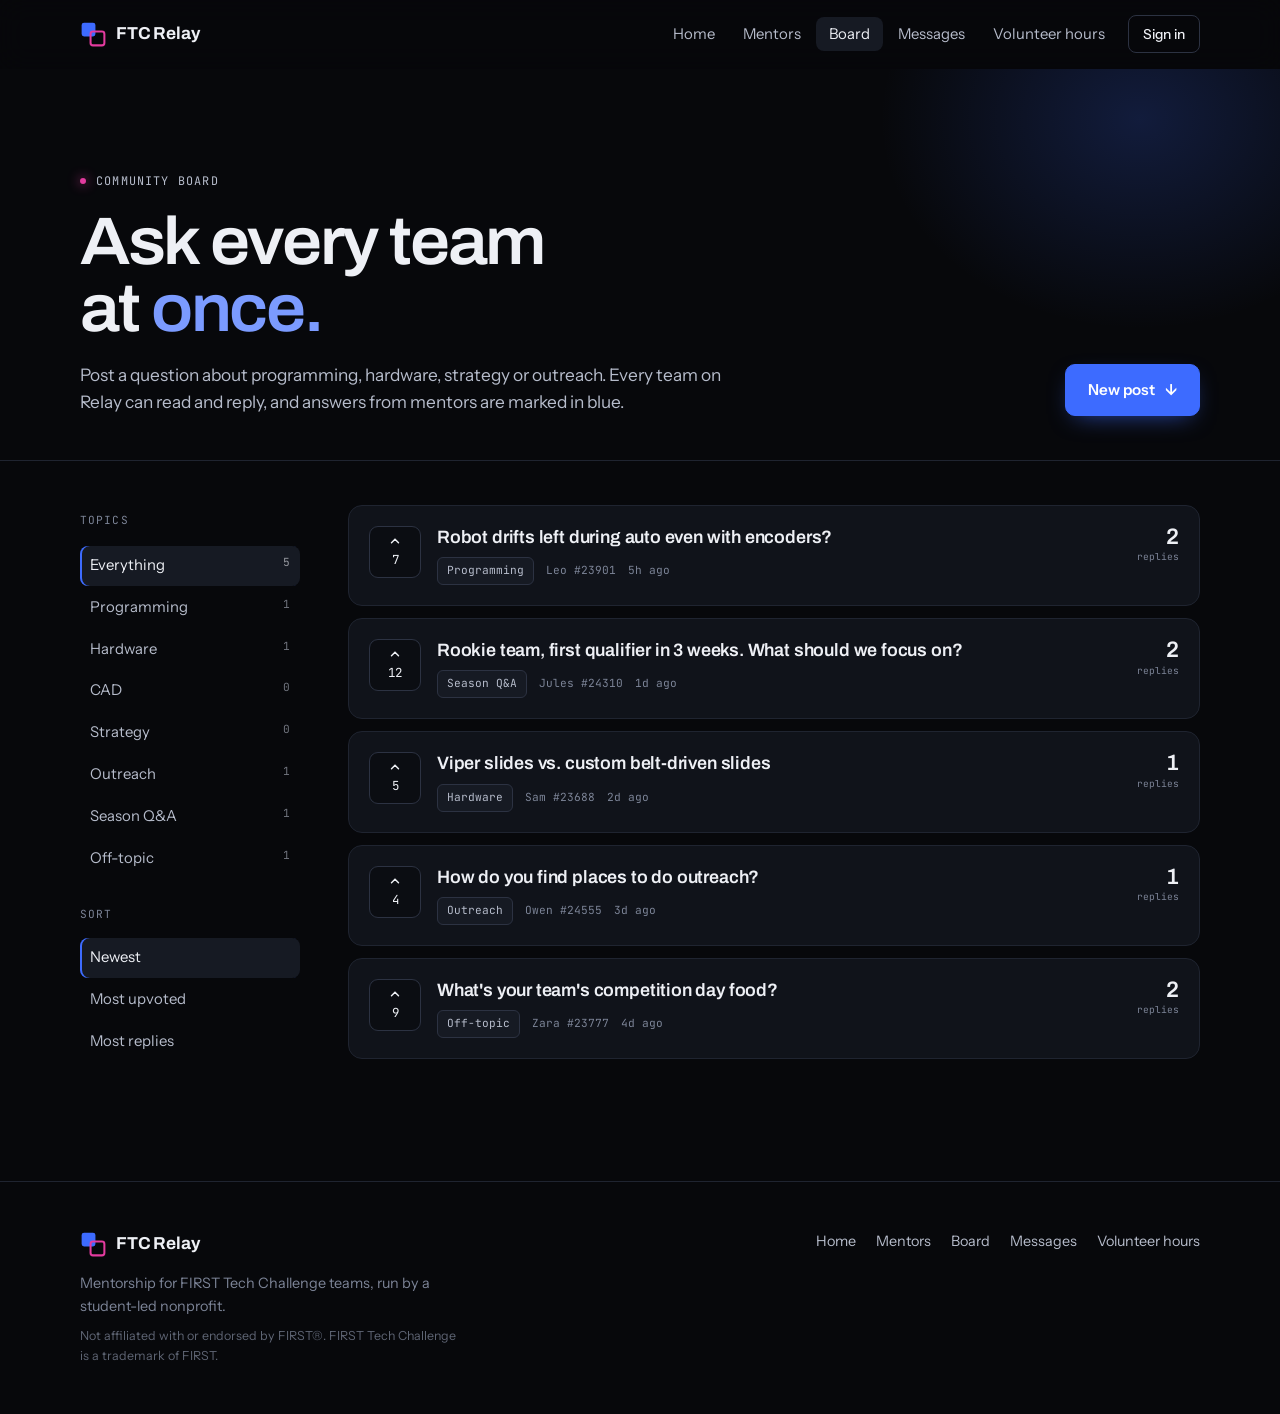
==== commit cfb5c70b: "Professional redesign aimed at parents and students - Dark theme in black and blue with magenta acce" ====
--- a/board.html
+++ b/board.html
@@ -2,7 +2,8 @@
 <html lang="en">
 <head>
   <meta charset="utf-8">
-  <meta name="viewport" content="width=device-width, initial-scale=1">
+  <meta name="viewport" content="width=device-width, initial-scale=1, viewport-fit=cover">
+  <meta name="theme-color" content="#07080b">
   <title>Board — FTC Relay</title>
   <link rel="preconnect" href="https://fonts.googleapis.com">
   <link rel="preconnect" href="https://fonts.gstatic.com" crossorigin>
@@ -17,9 +18,9 @@
       <div class="wrap">
         <div class="row">
           <div>
-            <div class="mono muted" style="margin-bottom:18px" data-reveal>community board</div>
-            <h1 data-split>Ask the <em>room.</em></h1>
-            <p data-reveal style="--i:2">Questions, wins, half-broken robots. Every team on Relay can see this, and mentors check it too. Their replies have an blue stripe.</p>
+            <span class="eyebrow" data-reveal>Community board</span>
+            <h1 data-split>Ask every team<br>at <em>once.</em></h1>
+            <p data-reveal style="--i:2">Post a question about programming, hardware, strategy or outreach. Every team on Relay can read and reply, and answers from mentors are marked in blue.</p>
           </div>
           <button class="btn" id="newPostBtn" data-reveal style="--i:3">New post <span class="arrow">↓</span></button>
         </div>
@@ -42,17 +43,17 @@
         <div>
           <form class="composer" id="composer" hidden>
             <div class="form-row">
-              <div class="field"><label for="pTitle">Title</label><input type="text" id="pTitle" required maxlength="120" placeholder="Keep it specific"></div>
+              <div class="field"><label for="pTitle">Title</label><input type="text" id="pTitle" required maxlength="120" placeholder="e.g. Robot drifts left during autonomous"></div>
               <div class="field"><label for="pCat">Topic</label><select id="pCat"></select></div>
             </div>
-            <div class="field"><label for="pBody">Details</label><textarea id="pBody" required maxlength="3000" placeholder="What did you try? What happened?"></textarea></div>
+            <div class="field"><label for="pBody">Details</label><textarea id="pBody" required maxlength="3000" placeholder="What you tried, what happened, and what you expected"></textarea></div>
             <div class="composer-actions">
-              <span class="mono muted">Be nice. Everyone here is a volunteer or a kid.</span>
+              <span class="mono muted">Posts are public to all teams. Keep it respectful.</span>
               <div style="display:flex;gap:8px"><button type="button" class="btn ghost small" id="cancelPost">Cancel</button><button class="btn small">Post</button></div>
             </div>
           </form>
           <div id="threads"></div>
-          <p class="empty" id="empty" hidden>Nothing here yet. Be the first?</p>
+          <p class="empty" id="empty" hidden>No posts in this topic yet.</p>
         </div>
       </div>
     </div>
--- a/css/style.css
+++ b/css/style.css
@@ -1,143 +1,141 @@
 /* FTC Relay
-   Field-tile grey, ink, and the two alliance colours. Wide, heavy type
-   for headlines, like the lettering on a field banner. */
+   Black, blue, and a little magenta. Calm, precise, built for parents and
+   serious students. The faint 6×6 grid in the hero is an FTC field. */
 
 :root {
-  --paper: #eff1ee;
-  --paper-2: #e1e5e0;
-  --card: #fbfcfa;
-  --ink: #12151a;
-  --ink-2: #353b44;
-  --muted: #5f6772;
-  --line: #d1d6cf;
-  --line-2: #b6bdb4;
-  --accent: #1f4fd6;      /* blue alliance */
-  --accent-deep: #1639a3;
-  --alliance-red: #e2242f;
-  --hi: #ffd23f;
-  --green: #23704a;
-  --red: #c0302a;
-  --blue: #1f4fd6;
-
-  --display: "Archivo", "Arial Narrow", Arial, sans-serif;
+  --bg: #07080b;
+  --bg-2: #0b0d12;
+  --surface: #10131a;
+  --surface-2: #161a23;
+  --line: #1f2430;
+  --line-2: #2c3242;
+  --fg: #eef0f5;
+  --fg-2: #b6bccb;
+  --muted: #7c8497;
+  --blue: #3d6bff;
+  --blue-2: #7b9bff;
+  --blue-deep: #1b3fd1;
+  --magenta: #e33b9f;
+  --magenta-2: #f07cc0;
+  --green: #3fb47a;
+  --red: #ef5a5a;
+  --warn: #e7b84a;
+
+  --display: "Archivo", "Helvetica Neue", Arial, sans-serif;
   --sans: "Instrument Sans", system-ui, -apple-system, "Segoe UI", sans-serif;
   --mono: "JetBrains Mono", ui-monospace, Menlo, Consolas, monospace;
 
-  --wrap: 1180px;
+  --wrap: 1200px;
   --gutter: clamp(16px, 4vw, 40px);
+  --radius: 14px;
   --ease: cubic-bezier(.2, .7, .1, 1);
+  color-scheme: dark;
 }
 
 *, *::before, *::after { box-sizing: border-box; }
 
-html { -webkit-text-size-adjust: 100%; overflow-x: clip; }
+html { -webkit-text-size-adjust: 100%; overflow-x: clip; scroll-behavior: smooth; }
 body {
   margin: 0;
-  background: var(--paper);
-  color: var(--ink);
+  background: var(--bg);
+  color: var(--fg);
   font-family: var(--sans);
   font-size: 17px;
-  line-height: 1.55;
+  line-height: 1.6;
   overflow-x: clip;
   -webkit-font-smoothing: antialiased;
-}
-
-/* faint paper grain so the background isn't flat */
-body::before {
-  content: "";
-  position: fixed;
-  inset: 0;
-  pointer-events: none;
-  z-index: 100;
-  opacity: .32;
-  mix-blend-mode: multiply;
-  background-image: url("data:image/svg+xml,%3Csvg xmlns='http://www.w3.org/2000/svg' width='160' height='160'%3E%3Cfilter id='n'%3E%3CfeTurbulence type='fractalNoise' baseFrequency='.9' numOctaves='2' stitchTiles='stitch'/%3E%3CfeColorMatrix values='0 0 0 0 0.4 0 0 0 0 0.35 0 0 0 0 0.25 0 0 0 .18 0'/%3E%3C/filter%3E%3Crect width='100%25' height='100%25' filter='url(%23n)'/%3E%3C/svg%3E");
 }
 
 img, svg { display: block; max-width: 100%; }
 a { color: inherit; }
 button, input, textarea, select { font: inherit; color: inherit; }
-::selection { background: var(--hi); color: var(--ink); }
-
-.wrap { width: 100%; max-width: var(--wrap); margin: 0 auto; padding: 0 var(--gutter); }
+::selection { background: var(--blue); color: #fff; }
+:focus-visible { outline: 2px solid var(--blue-2); outline-offset: 3px; }
+
+.wrap { width: 100%; max-width: var(--wrap); margin: 0 auto; padding-left: max(var(--gutter), env(safe-area-inset-left, 0px)); padding-right: max(var(--gutter), env(safe-area-inset-right, 0px)); }
 
 .mono { font-family: var(--mono); font-size: .78em; letter-spacing: .02em; }
-.display { font-family: var(--display); }
 .muted { color: var(--muted); }
 .sr-only { position: absolute; width: 1px; height: 1px; overflow: hidden; clip: rect(0 0 0 0); white-space: nowrap; }
 
-h1, h2, h3, h4 { font-family: var(--display); font-weight: 700; line-height: 1; margin: 0; letter-spacing: -.01em; font-stretch: 112%; text-wrap: balance; }
-h1 { font-size: clamp(2.6rem, 7.8vw, 6.6rem); font-weight: 800; font-stretch: 125%; letter-spacing: -.03em; line-height: .94; }
-h2 { font-size: clamp(2rem, 4.6vw, 3.6rem); font-weight: 800; font-stretch: 118%; letter-spacing: -.025em; }
-h3 { font-size: clamp(1.25rem, 2.2vw, 1.6rem); font-stretch: 105%; }
-em { font-style: italic; }
-h1 em, h2 em { font-weight: 300; font-stretch: 100%; }
-
+h1, h2, h3, h4 { font-family: var(--display); font-weight: 600; line-height: 1.05; margin: 0; letter-spacing: -.02em; text-wrap: balance; }
+h1 { font-size: clamp(2.4rem, 5.4vw, 4.6rem); letter-spacing: -.035em; line-height: 1; font-stretch: 105%; }
+h2 { font-size: clamp(1.9rem, 4vw, 3.2rem); letter-spacing: -.03em; }
+h3 { font-size: clamp(1.15rem, 1.8vw, 1.35rem); letter-spacing: -.01em; }
+h1 em, h2 em { font-style: normal; color: var(--blue-2); }
 p { margin: 0 0 1em; }
+
+.eyebrow {
+  display: inline-flex; align-items: center; gap: 10px;
+  font-family: var(--mono); font-size: .74rem; letter-spacing: .1em; text-transform: uppercase;
+  color: var(--fg-2);
+}
+.eyebrow::before { content: ""; width: 6px; height: 6px; border-radius: 50%; background: var(--magenta); box-shadow: 0 0 12px var(--magenta); }
 
 /* ---------- nav ---------- */
 
 .nav {
   position: sticky;
-  top: 0;
+  top: env(safe-area-inset-top, 0px);
   z-index: 50;
-  background: color-mix(in srgb, var(--paper) 88%, transparent);
-  backdrop-filter: blur(6px);
-  -webkit-backdrop-filter: blur(6px);
+  background: rgba(7, 8, 11, .72);
+  backdrop-filter: blur(14px) saturate(140%);
+  -webkit-backdrop-filter: blur(14px) saturate(140%);
   border-bottom: 1px solid transparent;
   transition: transform .35s var(--ease), border-color .2s;
 }
 .nav.scrolled { border-bottom-color: var(--line); }
 .nav.hide { transform: translateY(-100%); }
-.nav .wrap { display: flex; align-items: center; gap: 24px; height: 64px; }
-
-.logo { display: flex; align-items: center; gap: 10px; text-decoration: none; font-weight: 600; letter-spacing: -.01em; }
-.logo-mark { width: 30px; height: 30px; }
-.logo span { font-family: var(--display); font-size: 1.2rem; font-weight: 800; font-stretch: 120%; letter-spacing: -.02em; }
-.logo b { color: var(--alliance-red); font-weight: 400; }
-
-.nav-links { display: flex; gap: 4px; margin-left: auto; list-style: none; padding: 0; margin-top: 0; margin-bottom: 0; }
+.nav .wrap { display: flex; align-items: center; gap: 24px; height: 68px; }
+
+.logo { display: flex; align-items: center; gap: 10px; text-decoration: none; }
+.logo-mark { width: 26px; height: 26px; }
+.logo span { font-family: var(--display); font-size: 1.08rem; font-weight: 700; letter-spacing: -.01em; }
+
+.nav-links { display: flex; align-items: center; gap: 2px; margin: 0 0 0 auto; list-style: none; padding: 0; }
 .nav-links a {
   text-decoration: none;
-  padding: 7px 12px;
-  border-radius: 999px;
-  font-size: .94rem;
-  color: var(--ink-2);
-  transition: background .15s;
-}
-.nav-links a:hover { background: var(--paper-2); }
-.nav-links a[aria-current="page"] { background: var(--ink); color: var(--paper); }
+  padding: 8px 13px;
+  border-radius: 8px;
+  font-size: .93rem;
+  color: var(--fg-2);
+  transition: color .15s, background .15s;
+}
+.nav-links a:hover { color: var(--fg); background: var(--surface); }
+.nav-links a[aria-current="page"] { color: var(--fg); background: var(--surface-2); }
 
 .me-chip {
-  font-family: var(--mono);
-  font-size: .74rem;
-  border: 1px dashed var(--line-2);
-  padding: 6px 10px;
-  border-radius: 6px;
+  margin-left: 8px;
+  font-size: .86rem;
+  font-weight: 500;
+  border: 1px solid var(--line-2);
+  padding: 7px 14px;
+  border-radius: 8px;
   background: transparent;
   cursor: pointer;
   white-space: nowrap;
-}
-.me-chip:hover { border-color: var(--ink); }
+  transition: border-color .15s, background .15s;
+}
+.me-chip:hover { border-color: var(--blue); background: var(--surface); }
 
 .nav-toggle { display: none; margin-left: auto; background: none; border: 0; padding: 8px; cursor: pointer; }
-.nav-toggle span { display: block; width: 22px; height: 2px; background: var(--ink); margin: 5px 0; transition: transform .25s; }
-
-@media (max-width: 860px) {
+.nav-toggle span { display: block; width: 22px; height: 2px; background: var(--fg); margin: 5px 0; }
+
+@media (max-width: 880px) {
   .nav-toggle { display: block; }
   .nav-links {
     position: absolute;
-    top: 64px; left: 0; right: 0;
+    top: 68px; left: 0; right: 0;
     flex-direction: column;
-    background: var(--paper);
+    align-items: stretch;
+    background: var(--bg);
     border-bottom: 1px solid var(--line);
-    padding: 8px var(--gutter) 18px;
-    gap: 2px;
+    padding: 8px max(var(--gutter), env(safe-area-inset-right, 0px)) 18px max(var(--gutter), env(safe-area-inset-left, 0px));
     display: none;
   }
   .nav-links.open { display: flex; }
-  .nav-links a { display: block; padding: 12px 10px; border-radius: 6px; }
-  .me-chip { order: 2; }
+  .nav-links a { display: block; padding: 12px 10px; }
+  .me-chip { margin: 8px 0 0; width: 100%; }
 }
 
 /* ---------- buttons ---------- */
@@ -145,603 +143,638 @@
 .btn {
   display: inline-flex;
   align-items: center;
+  justify-content: center;
   gap: 10px;
-  padding: 13px 20px;
-  border-radius: 999px;
-  border: 1.5px solid var(--ink);
-  background: var(--ink);
-  color: var(--paper);
+  padding: 13px 22px;
+  border-radius: 10px;
+  border: 1px solid var(--blue);
+  background: var(--blue);
+  color: #fff;
+  text-decoration: none;
+  font-weight: 600;
+  font-size: .95rem;
+  cursor: pointer;
+  transition: background .2s, border-color .2s, transform .2s var(--ease), box-shadow .2s;
+  box-shadow: 0 8px 24px -10px rgba(61, 107, 255, .7);
+}
+.btn:hover { background: #2f5cf0; transform: translateY(-1px); box-shadow: 0 12px 30px -10px rgba(61, 107, 255, .85); }
+.btn:active { transform: none; }
+.btn.ghost { background: transparent; border-color: var(--line-2); color: var(--fg); box-shadow: none; }
+.btn.ghost:hover { border-color: var(--fg-2); background: var(--surface); }
+.btn.small { padding: 9px 15px; font-size: .88rem; }
+.btn[disabled] { opacity: .4; pointer-events: none; box-shadow: none; }
+.btn .arrow { transition: transform .2s var(--ease); }
+.btn:hover .arrow { transform: translateX(3px); }
+
+.link-u {
+  color: var(--fg);
   text-decoration: none;
   font-weight: 500;
-  font-size: .97rem;
-  cursor: pointer;
-  transition: transform .2s var(--ease), background .2s, color .2s, box-shadow .2s;
-  box-shadow: 3px 3px 0 0 var(--accent);
-}
-.btn:hover { transform: translate(-1px, -1px); box-shadow: 5px 5px 0 0 var(--accent); }
-.btn:active { transform: translate(2px, 2px); box-shadow: 0 0 0 0 var(--accent); }
-.btn.ghost { background: transparent; color: var(--ink); box-shadow: none; }
-.btn.ghost:hover { background: var(--ink); color: var(--paper); transform: none; }
-.btn.small { padding: 8px 14px; font-size: .88rem; box-shadow: 2px 2px 0 0 var(--accent); }
-.btn.small.ghost { box-shadow: none; }
-.btn[disabled] { opacity: .45; pointer-events: none; }
-.btn .arrow { transition: transform .2s var(--ease); }
-.btn:hover .arrow { transform: translateX(3px); }
-
-.link-u {
-  text-decoration: none;
-  background: linear-gradient(var(--accent), var(--accent)) 0 100% / 100% 2px no-repeat;
-  padding-bottom: 1px;
-  transition: background-size .25s var(--ease);
-}
-.link-u:hover { background-size: 100% 100%; color: var(--paper); }
-
-/* ---------- reveal on scroll ---------- */
+  border-bottom: 1px solid var(--line-2);
+  padding-bottom: 2px;
+  transition: border-color .2s, color .2s;
+}
+.link-u:hover { color: var(--blue-2); border-color: var(--blue-2); }
+
+/* ---------- scroll reveal ---------- */
 
 [data-reveal] {
   opacity: 0;
-  transform: translateY(28px);
+  transform: translateY(24px);
   transition: opacity .9s var(--ease), transform .9s var(--ease);
   transition-delay: calc(var(--i, 0) * 80ms);
 }
-[data-reveal="left"] { transform: translateX(-36px); }
-[data-reveal="right"] { transform: translateX(36px); }
-[data-reveal="tilt"] { transform: translateY(40px) rotate(-3deg); }
 [data-reveal].in { opacity: 1; transform: none; }
 
-.split-line { display: block; overflow: hidden; padding-bottom: .08em; margin-bottom: -.08em; }
-.split-line > span { display: inline-block; transform: translateY(105%); transition: transform 1s var(--ease); transition-delay: calc(var(--i, 0) * 110ms + 100ms); }
+.split-line { display: block; overflow: hidden; padding-bottom: .1em; margin-bottom: -.1em; }
+.split-line > span { display: inline-block; transform: translateY(105%); transition: transform 1s var(--ease); transition-delay: calc(var(--i, 0) * 100ms + 80ms); }
 .split.in .split-line > span { transform: none; }
 
 @media (prefers-reduced-motion: reduce) {
+  html { scroll-behavior: auto; }
   [data-reveal], .split-line > span { opacity: 1 !important; transform: none !important; transition: none !important; }
-  .marquee-track { animation: none !important; }
-}
+}
+
+/* scroll progress */
+.track { position: fixed; top: 0; left: 0; right: 0; height: 2px; z-index: 60; pointer-events: none; }
+.track i { position: absolute; inset: 0; background: linear-gradient(90deg, var(--blue), var(--magenta)); transform-origin: left; transform: scaleX(var(--p, 0)); }
+.track b { display: none; }
 
 /* ---------- hero ---------- */
 
-.hero { position: relative; padding: clamp(48px, 9vw, 110px) 0 60px; }
-.hero-kicker { display: flex; gap: 14px; align-items: center; margin-bottom: 28px; color: var(--muted); }
-.hero-kicker .dot { width: 8px; height: 8px; border-radius: 50%; background: var(--accent); box-shadow: 0 0 0 0 rgba(31, 79, 214, .5); animation: ping 2.4s infinite; }
-@keyframes ping { 0% { box-shadow: 0 0 0 0 rgba(31, 79, 214, .45); } 70%, 100% { box-shadow: 0 0 0 10px rgba(31, 79, 214, 0); } }
-
-.hero h1 { max-width: 11.5ch; }
-.hero h1 .circled { position: relative; display: inline-block; }
-.hero h1 .circled svg {
-  position: absolute;
-  left: -6%; top: -8%;
-  width: 112%; height: 122%;
-  overflow: visible;
-  pointer-events: none;
-}
-.hero h1 .circled path {
-  fill: none;
-  stroke: var(--alliance-red);
-  stroke-width: 3;
-  stroke-linecap: round;
-  stroke-dasharray: 1000;
-  stroke-dashoffset: 1000;
-  transition: stroke-dashoffset 1.6s var(--ease) .9s;
-}
-.split.in .circled path { stroke-dashoffset: 0; }
-
-.hero-row { display: grid; grid-template-columns: 1.2fr 1fr; gap: 48px; align-items: end; margin-top: 40px; }
-.hero-lede { font-size: clamp(1.08rem, 1.6vw, 1.25rem); max-width: 34ch; color: var(--ink-2); margin: 0; }
-.hero-cta { display: flex; gap: 12px; flex-wrap: wrap; justify-content: flex-end; }
-
-.hero-note {
-  position: absolute;
-  right: var(--gutter);
-  top: clamp(40px, 8vw, 90px);
-  width: 200px;
-  font-family: var(--mono);
-  font-size: .72rem;
-  line-height: 1.5;
-  background: var(--hi);
-  padding: 14px 14px 16px;
-  transform: rotate(3deg);
-  box-shadow: 0 10px 18px -12px rgba(0, 0, 0, .35);
-}
-.hero-note::before {
+.hero { position: relative; padding: clamp(56px, 9vw, 120px) 0 clamp(60px, 8vw, 100px); overflow: hidden; }
+.hero::before {
+  /* FTC field: 6×6 tiles */
   content: "";
   position: absolute;
-  top: -10px; left: 50%;
-  width: 70px; height: 20px;
-  transform: translateX(-50%) rotate(-4deg);
-  background: rgba(255, 255, 255, .5);
-  border: 1px solid rgba(0, 0, 0, .05);
-}
+  right: -6%; top: 50%;
+  width: min(760px, 70vw); aspect-ratio: 1;
+  transform: translateY(-50%) perspective(1200px) rotateX(52deg) rotateZ(-28deg);
+  background:
+    linear-gradient(var(--line-2) 1px, transparent 1px) 0 0 / calc(100% / 6) calc(100% / 6),
+    linear-gradient(90deg, var(--line-2) 1px, transparent 1px) 0 0 / calc(100% / 6) calc(100% / 6);
+  border: 1px solid var(--line-2);
+  opacity: .55;
+  -webkit-mask-image: radial-gradient(closest-side, #000 40%, transparent);
+  mask-image: radial-gradient(closest-side, #000 40%, transparent);
+  pointer-events: none;
+}
+.hero::after {
+  content: "";
+  position: absolute;
+  right: 6%; top: 18%;
+  width: 520px; height: 520px;
+  max-width: 80vw;
+  background: radial-gradient(closest-side, rgba(61, 107, 255, .28), transparent 70%), radial-gradient(closest-side at 70% 70%, rgba(227, 59, 159, .14), transparent 70%);
+  filter: blur(20px);
+  pointer-events: none;
+}
+.hero .wrap { position: relative; z-index: 1; display: grid; grid-template-columns: 1.15fr .85fr; gap: 56px; align-items: center; }
+.hero h1 { margin: 22px 0 24px; }
+.hero-lede { font-size: clamp(1.05rem, 1.5vw, 1.2rem); max-width: 40ch; color: var(--fg-2); margin: 0 0 32px; }
+.hero-cta { display: flex; gap: 12px; flex-wrap: wrap; }
+.hero-assure { display: flex; gap: 22px; flex-wrap: wrap; margin-top: 30px; font-size: .88rem; color: var(--muted); }
+.hero-assure span { display: inline-flex; align-items: center; gap: 8px; }
+.hero-assure svg { width: 16px; height: 16px; color: var(--blue-2); }
+
+/* product preview stack */
+.preview { position: relative; min-height: 450px; }
+.pv {
+  position: absolute;
+  background: linear-gradient(180deg, var(--surface-2), var(--surface));
+  border: 1px solid var(--line-2);
+  border-radius: var(--radius);
+  box-shadow: 0 30px 60px -30px rgba(0, 0, 0, .8);
+  padding: 20px;
+}
+.pv-profile { top: 0; left: 0; right: 40px; }
+.pv-session { top: 236px; right: 0; width: 270px; z-index: 2; }
+.pv-feedback { top: 340px; left: 0; width: 220px; padding: 14px 16px; z-index: 1; }
+.pv h4 { font-size: 1.05rem; }
+.pv .row { display: flex; gap: 12px; align-items: center; }
+.pv .lbl { display: block; margin-bottom: 10px; }
+.pv-slots { display: flex; gap: 6px; flex-wrap: wrap; margin-top: 14px; }
+.pv-slots span { font-family: var(--mono); font-size: .7rem; padding: 6px 9px; border-radius: 6px; border: 1px solid var(--line-2); color: var(--fg-2); }
+.pv-slots span.on { background: var(--blue); border-color: var(--blue); color: #fff; }
+.rec { display: inline-flex; align-items: center; gap: 6px; font-family: var(--mono); font-size: .68rem; color: var(--magenta-2); }
+.rec::before { content: ""; width: 7px; height: 7px; border-radius: 50%; background: var(--magenta); animation: blink 1.6s infinite; }
+@keyframes blink { 50% { opacity: .3; } }
 
 @media (max-width: 960px) {
-  .hero-note { display: none; }
-}
+  .hero .wrap { grid-template-columns: 1fr; }
+  .preview { min-height: 440px; max-width: 520px; }
+}
+@media (max-width: 520px) {
+  .pv-profile { right: 0; }
+  .pv-session { width: 250px; }
+  .pv-feedback { display: none; }
+}
+
+/* ---------- trust strip ---------- */
+
+.stats { border-top: 1px solid var(--line); border-bottom: 1px solid var(--line); background: var(--bg-2); }
+.stats .wrap { display: grid; grid-template-columns: repeat(4, 1fr); }
+.stat { padding: 30px 24px; border-left: 1px solid var(--line); }
+.stat:first-child { border-left: 0; padding-left: 0; }
+.stat b { display: block; font-family: var(--display); font-weight: 600; font-size: clamp(2rem, 3.6vw, 2.8rem); letter-spacing: -.03em; line-height: 1; font-variant-numeric: tabular-nums; }
+.stat span { display: block; margin-top: 8px; font-size: .88rem; color: var(--muted); }
 @media (max-width: 760px) {
-  .hero-row { grid-template-columns: 1fr; gap: 28px; }
-  .hero-cta { justify-content: flex-start; }
-}
-
-/* ---------- marquee ---------- */
-
-.marquee {
-  border-top: 1.5px solid var(--ink);
-  border-bottom: 1.5px solid var(--ink);
-  overflow: hidden;
-  background: var(--ink);
-  color: var(--paper);
-  transform: rotate(-1.2deg);
-  margin: 30px -20px 0;
-}
-.marquee-track { display: flex; width: max-content; animation: scroll-x 40s linear infinite; }
-.marquee-track span {
-  font-family: var(--display);
-  font-weight: 700;
-  font-stretch: 115%;
-  text-transform: uppercase;
-  font-size: clamp(1rem, 2vw, 1.5rem);
-  padding: 16px 0;
-  white-space: nowrap;
-}
-.marquee-track span::after { content: "■"; color: var(--alliance-red); font-style: normal; margin: 0 26px; font-size: .5em; vertical-align: middle; }
-@keyframes scroll-x { to { transform: translateX(-50%); } }
-
-/* ---------- section scaffolding ---------- */
+  .stats .wrap { grid-template-columns: 1fr 1fr; }
+  .stat { padding: 22px 0 22px 18px; }
+  .stat:nth-child(odd) { border-left: 0; padding-left: 0; }
+  .stat:nth-child(n+3) { border-top: 1px solid var(--line); }
+}
+
+/* ---------- sections ---------- */
 
 section { position: relative; }
-.sec { padding: clamp(80px, 12vw, 150px) 0; }
-.sec-head { display: grid; grid-template-columns: 180px 1fr; gap: 32px; margin-bottom: 56px; }
-.sec-num { font-family: var(--mono); font-size: .78rem; color: var(--muted); padding-top: 14px; border-top: 1.5px solid var(--ink); }
-.sec-head p { max-width: 52ch; color: var(--ink-2); margin-top: 18px; }
-@media (max-width: 760px) {
-  .sec-head { grid-template-columns: 1fr; gap: 14px; }
-  .sec-num { border-top: 0; padding-top: 0; }
-}
-
-/* ---------- relay track: scroll progress with a little baton ---------- */
-
-.track { position: fixed; top: 0; left: 0; right: 0; height: 3px; z-index: 60; pointer-events: none; }
-.track i { position: absolute; inset: 0; background: var(--accent); transform-origin: left; transform: scaleX(var(--p, 0)); }
-.track b {
-  position: absolute; top: -3px; left: 0;
-  width: 22px; height: 9px; border-radius: 5px;
-  background: var(--ink); border: 2px solid var(--accent);
-  transform: translateX(calc(var(--p, 0) * (100vw - 22px))) rotate(calc(var(--p, 0) * 720deg));
-}
+.sec { padding: clamp(80px, 11vw, 140px) 0; }
+.sec.tight { padding-top: 0; }
+.sec.alt { background: var(--bg-2); border-top: 1px solid var(--line); border-bottom: 1px solid var(--line); }
+.sec-head { display: grid; grid-template-columns: 1fr 1fr; gap: 40px; align-items: end; margin-bottom: 56px; }
+.sec-head .eyebrow { margin-bottom: 18px; }
+.sec-head p { color: var(--fg-2); margin: 0; max-width: 48ch; }
+.sec-num { display: none; }
+@media (max-width: 860px) { .sec-head { grid-template-columns: 1fr; gap: 18px; } }
 
 /* ---------- two kinds of mentors ---------- */
 
-.who { display: grid; grid-template-columns: 1fr 1fr; gap: 0; border: 1.5px solid var(--ink); background: var(--card); }
-.who > div { padding: clamp(28px, 4vw, 48px); }
-.who > div + div { border-left: 1.5px solid var(--ink); }
-.who .tag { display: inline-block; font-family: var(--mono); font-size: .72rem; text-transform: uppercase; letter-spacing: .08em; border: 1px solid var(--ink); padding: 3px 8px; border-radius: 3px; margin-bottom: 22px; }
-.who h3 { margin-bottom: 14px; }
-.who ul { margin: 20px 0 0; padding: 0; list-style: none; }
-.who li { padding: 10px 0; border-top: 1px dashed var(--line-2); display: flex; gap: 12px; }
-.who li::before { content: "→"; color: var(--accent); }
-@media (max-width: 760px) {
-  .who { grid-template-columns: 1fr; }
-  .who > div + div { border-left: 0; border-top: 1.5px solid var(--ink); }
-}
+.who { display: grid; grid-template-columns: 1fr 1fr; gap: 20px; }
+.who > div { padding: clamp(26px, 3.4vw, 40px); border: 1px solid var(--line); border-radius: var(--radius); background: var(--surface); }
+.who .tag { display: inline-block; font-family: var(--mono); font-size: .7rem; text-transform: uppercase; letter-spacing: .1em; color: var(--blue-2); margin-bottom: 18px; }
+.who > div:last-child .tag { color: var(--magenta-2); }
+.who h3 { font-size: 1.5rem; margin-bottom: 12px; }
+.who p { color: var(--fg-2); }
+.who ul { margin: 22px 0 0; padding: 0; list-style: none; }
+.who li { padding: 12px 0; border-top: 1px solid var(--line); display: flex; gap: 12px; color: var(--fg-2); font-size: .96rem; }
+.who li::before { content: ""; flex: none; width: 14px; height: 14px; margin-top: 5px; border-radius: 4px; border: 1.5px solid var(--blue); }
+@media (max-width: 760px) { .who { grid-template-columns: 1fr; } }
 
 /* ---------- sticky steps ---------- */
 
-.steps { display: grid; grid-template-columns: 1fr 1.1fr; gap: 64px; }
-.steps-sticky { position: sticky; top: 110px; height: fit-content; }
+.steps { display: grid; grid-template-columns: .9fr 1.1fr; gap: 64px; }
+.steps-sticky { position: sticky; top: 120px; height: fit-content; }
 .big-num {
   font-family: var(--display);
-  font-weight: 800;
-  font-stretch: 125%;
-  font-size: clamp(8rem, 20vw, 16rem);
-  line-height: .8;
+  font-weight: 600;
+  font-size: clamp(7rem, 16vw, 13rem);
+  line-height: .82;
   letter-spacing: -.06em;
-  color: var(--ink);
-  height: .82em;
+  height: .84em;
   overflow: hidden;
-  position: relative;
+  background: linear-gradient(180deg, var(--fg) 30%, var(--blue) 120%);
+  -webkit-background-clip: text;
+  background-clip: text;
+  color: transparent;
 }
 .big-num .roll { display: block; transition: transform .7s var(--ease); }
 .big-num .roll span { display: block; height: .82em; }
-.steps-sticky .label { margin-top: 18px; font-family: var(--mono); font-size: .8rem; color: var(--muted); }
-.steps-progress { margin-top: 22px; height: 3px; background: var(--line); width: 220px; position: relative; overflow: hidden; }
-.steps-progress i { position: absolute; inset: 0; background: var(--accent); transform-origin: left; transform: scaleX(0); transition: transform .5s var(--ease); }
-
-.step { min-height: 62vh; display: flex; flex-direction: column; justify-content: center; padding: 30px 0; opacity: .25; transition: opacity .5s; }
+.steps-sticky .label { margin-top: 18px; font-family: var(--mono); font-size: .8rem; color: var(--muted); text-transform: uppercase; letter-spacing: .1em; }
+.steps-progress { margin-top: 18px; height: 2px; background: var(--line); width: 240px; position: relative; overflow: hidden; }
+.steps-progress i { position: absolute; inset: 0; background: linear-gradient(90deg, var(--blue), var(--magenta)); transform-origin: left; transform: scaleX(0); transition: transform .5s var(--ease); }
+
+.step { min-height: 56vh; display: flex; flex-direction: column; justify-content: center; padding: 30px 0; opacity: .28; transition: opacity .5s; }
 .step.active { opacity: 1; }
-.step h3 { font-size: clamp(1.8rem, 3.4vw, 2.6rem); margin-bottom: 18px; }
-.step p { color: var(--ink-2); max-width: 44ch; font-size: 1.08rem; }
-.step .mini { margin-top: 18px; display: flex; gap: 8px; flex-wrap: wrap; }
+.step h3 { font-size: clamp(1.6rem, 3vw, 2.3rem); margin-bottom: 16px; letter-spacing: -.025em; }
+.step p { color: var(--fg-2); max-width: 46ch; font-size: 1.06rem; }
+.step .mini { margin-top: 16px; display: flex; gap: 8px; flex-wrap: wrap; }
 @media (max-width: 860px) {
   .steps { grid-template-columns: 1fr; gap: 0; }
-  .steps-sticky { position: sticky; top: 64px; background: var(--paper); z-index: 2; padding: 12px 0; display: flex; align-items: center; gap: 18px; border-bottom: 1px solid var(--line); }
-  .big-num { font-size: 4.2rem; }
+  .steps-sticky { top: 68px; background: var(--bg); z-index: 2; padding: 12px 0; display: flex; align-items: center; gap: 18px; border-bottom: 1px solid var(--line); }
+  .big-num { font-size: 3.6rem; }
   .steps-sticky .label { margin-top: 0; }
   .steps-progress { display: none; }
-  .step { min-height: auto; padding: 48px 0; opacity: 1; }
+  .step { min-height: auto; padding: 44px 0; opacity: 1; }
 }
 
 .pill {
   font-family: var(--mono);
-  font-size: .72rem;
+  font-size: .7rem;
   padding: 4px 9px;
-  border-radius: 999px;
-  border: 1px solid var(--line-2);
-  background: var(--card);
+  border-radius: 6px;
+  border: 1px solid var(--line-2);
+  background: var(--surface-2);
+  color: var(--fg-2);
   white-space: nowrap;
 }
-.pill.solid { background: var(--ink); color: var(--paper); border-color: var(--ink); }
-.pill.accent { background: var(--accent); color: #fff; border-color: var(--accent); }
-
-/* ---------- index-card mentor cards ---------- */
-
-.cards { display: grid; grid-template-columns: repeat(auto-fill, minmax(290px, 1fr)); gap: 28px; }
+.pill.solid { background: var(--fg); color: var(--bg); border-color: var(--fg); }
+.pill.accent { background: rgba(61, 107, 255, .15); color: var(--blue-2); border-color: rgba(61, 107, 255, .4); }
+.pill.mag { background: rgba(227, 59, 159, .12); color: var(--magenta-2); border-color: rgba(227, 59, 159, .4); }
+.pill.good { background: rgba(63, 180, 122, .14); color: var(--green); border-color: rgba(63, 180, 122, .4); }
+
+/* ---------- safety (parents) ---------- */
+
+.safety { display: grid; grid-template-columns: repeat(4, 1fr); gap: 1px; background: var(--line); border: 1px solid var(--line); border-radius: var(--radius); overflow: hidden; }
+.safety > div { background: var(--bg); padding: 30px 26px 34px; }
+.safety svg { width: 26px; height: 26px; color: var(--blue-2); margin-bottom: 22px; }
+.safety h3 { font-size: 1.12rem; margin-bottom: 10px; }
+.safety p { color: var(--fg-2); font-size: .94rem; margin: 0; }
+@media (max-width: 980px) { .safety { grid-template-columns: 1fr 1fr; } }
+@media (max-width: 560px) { .safety { grid-template-columns: 1fr; } }
+
+/* ---------- awards map (students) ---------- */
+
+.awards { border-top: 1px solid var(--line); }
+.award-row { display: grid; grid-template-columns: 220px 1fr auto; gap: 28px; align-items: center; padding: 22px 0; border-bottom: 1px solid var(--line); transition: background .2s; }
+.award-row:hover { background: linear-gradient(90deg, transparent, rgba(61, 107, 255, .06), transparent); }
+.award-row h3 { font-size: 1.3rem; }
+.award-row h3 small { display: block; font-family: var(--mono); font-size: .68rem; color: var(--muted); letter-spacing: .08em; text-transform: uppercase; font-weight: 400; margin-top: 6px; }
+.award-row p { margin: 0; color: var(--fg-2); font-size: .96rem; max-width: 56ch; }
+.award-row .tags { display: flex; gap: 6px; flex-wrap: wrap; justify-content: flex-end; }
+@media (max-width: 860px) {
+  .award-row { grid-template-columns: 1fr; gap: 10px; }
+  .award-row .tags { justify-content: flex-start; }
+}
+
+/* ---------- mentor cards ---------- */
+
+.cards { display: grid; grid-template-columns: repeat(auto-fill, minmax(300px, 1fr)); gap: 20px; }
 
 .icard {
   position: relative;
-  background:
-    linear-gradient(90deg, transparent 38px, rgba(178, 58, 42, .35) 38px, rgba(178, 58, 42, .35) 39.5px, transparent 39.5px),
-    repeating-linear-gradient(var(--card) 0 31px, #cfdbe6 31px 32px);
-  background-color: var(--card);
-  padding: 22px 22px 22px 56px;
-  border: 1px solid var(--line);
-  box-shadow: 0 1px 0 rgba(0, 0, 0, .04), 0 18px 30px -24px rgba(40, 30, 10, .45);
-  transition: transform .35s var(--ease), box-shadow .35s var(--ease);
-  cursor: pointer;
-  text-align: left;
   display: flex;
   flex-direction: column;
-  min-height: 330px;
-}
-.icard:nth-child(3n+1) { --rot: -1.2deg; }
-.icard:nth-child(3n+2) { --rot: .8deg; }
-.icard:nth-child(3n) { --rot: -.4deg; }
-.icard { transform: rotate(var(--rot, 0)); }
-.icard[data-reveal] { transform: translateY(40px) rotate(calc(var(--rot, 0deg) * 3)); }
-.icard[data-reveal].in { transform: rotate(var(--rot, 0)); }
-.icard:hover, .icard:focus-visible { transform: rotate(0) translateY(-6px) !important; box-shadow: 0 30px 40px -28px rgba(40, 30, 10, .55); outline: none; }
-
-.icard-top { display: flex; gap: 14px; align-items: center; margin-bottom: 14px; }
+  text-align: left;
+  padding: 24px;
+  border-radius: var(--radius);
+  border: 1px solid var(--line);
+  background: var(--surface);
+  cursor: pointer;
+  transition: border-color .25s, transform .35s var(--ease), box-shadow .35s var(--ease), opacity .9s var(--ease);
+}
+.icard::before {
+  content: "";
+  position: absolute; inset: -1px;
+  border-radius: inherit;
+  padding: 1px;
+  background: linear-gradient(140deg, var(--blue), transparent 40%, transparent 70%, var(--magenta));
+  -webkit-mask: linear-gradient(#000 0 0) content-box, linear-gradient(#000 0 0);
+  -webkit-mask-composite: xor;
+  mask-composite: exclude;
+  opacity: 0;
+  transition: opacity .3s;
+  pointer-events: none;
+}
+.icard:hover, .icard:focus-visible { transform: translateY(-4px); box-shadow: 0 30px 50px -30px rgba(0, 0, 0, .9); outline: none; }
+.icard:hover::before, .icard:focus-visible::before { opacity: 1; }
+.icard[data-reveal].in:hover { transform: translateY(-4px); }
+
+.icard-top { display: flex; gap: 14px; align-items: center; margin-bottom: 18px; }
+.icard-id { min-width: 0; flex: 1; }
 .avatar {
-  width: 54px; height: 54px;
+  width: 48px; height: 48px;
   flex: none;
-  border-radius: 50%;
+  border-radius: 12px;
   display: grid;
   place-items: center;
   font-family: var(--display);
-  font-size: 1.35rem;
-  color: var(--paper);
-  background: var(--av, var(--ink));
-  border: 2px solid var(--ink);
-}
-.avatar.lg { width: 92px; height: 92px; font-size: 2.3rem; }
-.icard h3 { font-size: 1.45rem; line-height: 1.1; }
-.icard .team { font-family: var(--mono); font-size: .74rem; color: var(--muted); }
-.icard .blurb { font-size: .96rem; line-height: 32px; margin: 0 0 12px; color: var(--ink-2); flex: 1; }
-.icard .tags { display: flex; flex-wrap: wrap; gap: 6px; margin-bottom: 14px; }
-.icard-foot { display: flex; justify-content: space-between; align-items: center; border-top: 1.5px solid var(--ink); padding-top: 12px; font-family: var(--mono); font-size: .74rem; }
+  font-weight: 600;
+  font-size: 1.05rem;
+  color: #fff;
+  background: linear-gradient(140deg, var(--av, var(--blue)), color-mix(in srgb, var(--av, var(--blue)) 50%, #000));
+  border: 1px solid rgba(255, 255, 255, .08);
+}
+.avatar.lg { width: 84px; height: 84px; font-size: 1.9rem; border-radius: 18px; }
+.icard h3 { font-size: 1.18rem; }
+.icard .team { font-family: var(--mono); font-size: .72rem; color: var(--muted); margin-top: 3px; }
+.icard .blurb { font-size: .95rem; color: var(--fg-2); margin: 0 0 18px; flex: 1; }
+.icard .tags { display: flex; flex-wrap: wrap; gap: 6px; margin-bottom: 18px; }
+.icard-foot { display: flex; justify-content: space-between; align-items: center; gap: 10px; flex-wrap: wrap; border-top: 1px solid var(--line); padding-top: 14px; font-family: var(--mono); font-size: .7rem; color: var(--muted); }
 .kind-stamp {
-  position: absolute;
-  top: 14px; right: -8px;
+  align-self: center;
   font-family: var(--mono);
-  font-size: .64rem;
-  letter-spacing: .1em;
+  font-size: .62rem;
+  letter-spacing: .06em;
   text-transform: uppercase;
-  padding: 4px 10px;
-  background: var(--accent);
-  color: #fff;
-  transform: rotate(4deg);
-}
-.kind-stamp.alum { background: var(--ink); }
-.kind-stamp.current { background: var(--alliance-red); }
-.kind-stamp.pro { background: var(--green); }
-
-.vote-meter { display: inline-flex; align-items: center; gap: 8px; }
-.vote-meter .bar { width: 60px; height: 6px; background: #e5c7bf; position: relative; border-radius: 2px; overflow: hidden; }
+  padding: 4px 8px;
+  border-radius: 6px;
+  white-space: nowrap;
+  border: 1px solid var(--line-2);
+  color: var(--fg-2);
+}
+.kind-stamp.current { color: var(--magenta-2); border-color: rgba(227, 59, 159, .45); }
+.kind-stamp.pro { color: var(--blue-2); border-color: rgba(61, 107, 255, .5); }
+
+.vote-meter { display: inline-flex; align-items: center; gap: 8px; color: var(--fg-2); }
+.vote-meter .bar { width: 54px; height: 4px; background: rgba(239, 90, 90, .35); position: relative; border-radius: 2px; overflow: hidden; }
 .vote-meter .bar i { position: absolute; inset: 0 auto 0 0; background: var(--green); }
 
-/* ---------- hours block on home ---------- */
-
-.notebook {
-  background:
-    linear-gradient(90deg, transparent 0 60px, rgba(178, 58, 42, .4) 60px 61.5px, transparent 61.5px),
-    repeating-linear-gradient(var(--card) 0 35px, #cfdbe6 35px 36px);
-  border: 1px solid var(--line);
-  padding: 46px 40px 40px 90px;
+/* ---------- hours (home) ---------- */
+
+.hours-grid { display: grid; grid-template-columns: 1fr 1fr; gap: 64px; align-items: center; }
+@media (max-width: 860px) { .hours-grid { grid-template-columns: 1fr; gap: 40px; } }
+.panel { border: 1px solid var(--line); border-radius: var(--radius); background: var(--surface); padding: clamp(24px, 3vw, 34px); }
+.checklist { list-style: none; padding: 0; margin: 0; counter-reset: c; }
+.checklist li { counter-increment: c; display: grid; grid-template-columns: 34px 1fr; gap: 14px; padding: 16px 0; border-bottom: 1px solid var(--line); color: var(--fg-2); }
+.checklist li:last-child { border-bottom: 0; }
+.checklist li::before { content: counter(c); width: 26px; height: 26px; border-radius: 50%; border: 1px solid var(--blue); color: var(--blue-2); font-family: var(--mono); font-size: .74rem; display: grid; place-items: center; }
+.checklist b { color: var(--fg); font-weight: 600; display: block; }
+
+.counter-row { display: flex; gap: 44px; flex-wrap: wrap; margin-top: 34px; }
+.counter b { display: block; font-family: var(--display); font-weight: 600; font-size: clamp(2.4rem, 4.4vw, 3.2rem); line-height: 1; letter-spacing: -.03em; font-variant-numeric: tabular-nums; }
+.counter span { display: block; margin-top: 6px; font-size: .84rem; color: var(--muted); }
+
+/* ---------- board preview ---------- */
+
+.board-prev { display: grid; grid-template-columns: repeat(3, 1fr); gap: 20px; }
+.board-prev a { text-decoration: none; padding: 24px; border: 1px solid var(--line); border-radius: var(--radius); background: var(--surface); display: flex; flex-direction: column; transition: border-color .2s, transform .3s var(--ease); }
+.board-prev a:hover { border-color: var(--line-2); transform: translateY(-3px); }
+.board-prev .pill { align-self: flex-start; }
+.board-prev h4 { font-size: 1.12rem; margin: 16px 0 14px; line-height: 1.3; flex: 1; }
+.board-prev .meta { font-family: var(--mono); font-size: .7rem; color: var(--muted); }
+@media (max-width: 860px) { .board-prev { grid-template-columns: 1fr; } }
+
+/* ---------- FAQ ---------- */
+
+.faq { border-top: 1px solid var(--line); max-width: 860px; }
+.faq details { border-bottom: 1px solid var(--line); }
+.faq summary {
+  list-style: none;
+  cursor: pointer;
+  padding: 22px 40px 22px 0;
   position: relative;
-  box-shadow: 0 30px 50px -40px rgba(40, 30, 10, .6);
-}
-.notebook::before {
+  font-family: var(--display);
+  font-weight: 500;
+  font-size: 1.15rem;
+  letter-spacing: -.01em;
+}
+.faq summary::-webkit-details-marker { display: none; }
+.faq summary::after { content: "+"; position: absolute; right: 4px; top: 50%; transform: translateY(-50%); font-family: var(--mono); font-size: 1.2rem; color: var(--blue-2); transition: transform .25s var(--ease); }
+.faq details[open] summary::after { transform: translateY(-50%) rotate(45deg); color: var(--magenta-2); }
+.faq details p { color: var(--fg-2); margin: 0; padding: 0 40px 24px 0; max-width: 68ch; }
+
+/* ---------- quote + CTA + footer ---------- */
+
+.quote-big { font-family: var(--display); font-weight: 500; font-size: clamp(1.6rem, 3.4vw, 2.6rem); line-height: 1.2; letter-spacing: -.025em; max-width: 26ch; }
+.quote-big .hl { background: linear-gradient(90deg, var(--blue-2), var(--magenta-2)) 0 100% / 0 2px no-repeat; transition: background-size 1.2s var(--ease) .4s; padding-bottom: 2px; }
+.quote-big.in .hl { background-size: 100% 2px; }
+
+.cta-band { padding: clamp(90px, 12vw, 150px) 0; text-align: center; overflow: hidden; border-top: 1px solid var(--line); }
+.cta-band::before {
   content: "";
   position: absolute;
-  left: 22px; top: 30px; bottom: 30px;
-  width: 14px;
-  background: radial-gradient(circle, var(--paper) 5px, transparent 6px) 0 0 / 14px 48px repeat-y;
-}
-.notebook p, .notebook li { line-height: 36px; margin: 0; }
-.notebook ol { padding-left: 1.2em; margin: 0 0 36px; }
-.notebook .hand { font-family: var(--display); font-style: italic; font-size: 1.25rem; color: var(--blue); }
-@media (max-width: 640px) {
-  .notebook { padding: 36px 20px 30px 56px; }
-  .notebook::before { left: 10px; }
-  .notebook { background: linear-gradient(90deg, transparent 0 40px, rgba(178, 58, 42, .4) 40px 41.5px, transparent 41.5px), repeating-linear-gradient(var(--card) 0 35px, #cfdbe6 35px 36px); }
-}
-
-.hours-grid { display: grid; grid-template-columns: 1fr 1.3fr; gap: 56px; align-items: center; }
-@media (max-width: 860px) { .hours-grid { grid-template-columns: 1fr; } }
-
-.counter-row { display: flex; gap: 40px; flex-wrap: wrap; margin-top: 30px; }
-.counter b { display: block; font-family: var(--display); font-weight: 700; font-size: clamp(2.6rem, 5vw, 3.6rem); line-height: 1; letter-spacing: -.03em; }
-.counter span { font-family: var(--mono); font-size: .74rem; color: var(--muted); }
-
-/* ---------- board preview + quotes ---------- */
-
-.board-prev { display: grid; grid-template-columns: repeat(3, 1fr); gap: 0; border-top: 1.5px solid var(--ink); }
-.board-prev a { text-decoration: none; padding: 26px 24px 30px 0; border-bottom: 1px solid var(--line-2); display: block; transition: background .2s; }
-.board-prev a + a { padding-left: 24px; border-left: 1px solid var(--line-2); }
-.board-prev a:hover h4 { text-decoration: underline; text-decoration-color: var(--accent); text-underline-offset: 4px; }
-.board-prev h4 { font-size: 1.3rem; margin: 10px 0 12px; line-height: 1.2; }
-.board-prev .meta { font-family: var(--mono); font-size: .72rem; color: var(--muted); }
-@media (max-width: 860px) {
-  .board-prev { grid-template-columns: 1fr; }
-  .board-prev a + a { padding-left: 0; border-left: 0; }
-}
-
-.quote-big { font-family: var(--display); font-weight: 600; font-stretch: 108%; font-size: clamp(1.8rem, 4vw, 3.2rem); line-height: 1.12; letter-spacing: -.02em; max-width: 20ch; }
-.quote-big .hl { background: linear-gradient(transparent 58%, var(--hi) 58%); background-size: 0 100%; background-repeat: no-repeat; transition: background-size 1.2s var(--ease) .4s; }
-.in .quote-big .hl, .quote-big.in .hl { background-size: 100% 100%; }
-
-/* ---------- CTA + footer ---------- */
-
-.cta-band { background: var(--ink); color: var(--paper); padding: clamp(80px, 12vw, 140px) 0; overflow: hidden; }
-.cta-band h2 { font-size: clamp(3rem, 10vw, 8.5rem); letter-spacing: -.045em; line-height: .92; }
-.cta-band h2 em { color: var(--hi); }
-.cta-band .btn { background: var(--paper); color: var(--ink); border-color: var(--paper); box-shadow: 3px 3px 0 0 var(--alliance-red); }
-.cta-band .btn.ghost { background: transparent; color: var(--paper); }
-.cta-band .btn.ghost:hover { background: var(--paper); color: var(--ink); }
-
-footer { background: var(--ink); color: #a59e90; padding: 0 0 40px; font-size: .9rem; }
-footer .wrap { display: flex; justify-content: space-between; gap: 24px; flex-wrap: wrap; border-top: 1px solid #3a352d; padding-top: 28px; }
-footer a { color: var(--paper); text-decoration: none; }
-footer a:hover { color: var(--accent); }
-footer nav { display: flex; gap: 18px; flex-wrap: wrap; }
+  left: 50%; top: 100%;
+  width: 900px; height: 600px;
+  transform: translate(-50%, -50%);
+  background: radial-gradient(closest-side, rgba(61, 107, 255, .35), transparent), radial-gradient(closest-side at 70% 40%, rgba(227, 59, 159, .18), transparent);
+  pointer-events: none;
+}
+.cta-band .wrap { position: relative; }
+.cta-band h2 { font-size: clamp(2.4rem, 6vw, 4.6rem); letter-spacing: -.04em; }
+.cta-band p { color: var(--fg-2); max-width: 46ch; margin: 22px auto 0; }
+.cta-band .actions { display: flex; gap: 12px; flex-wrap: wrap; justify-content: center; margin-top: 36px; }
+
+footer { border-top: 1px solid var(--line); background: var(--bg); color: var(--muted); padding: 48px 0 calc(40px + env(safe-area-inset-bottom, 0px)); font-size: .9rem; }
+footer .wrap { display: flex; justify-content: space-between; gap: 32px; flex-wrap: wrap; }
+footer .foot-brand { max-width: 380px; }
+footer .foot-brand .logo { margin-bottom: 14px; color: var(--fg); }
+footer .foot-brand p { margin: 0 0 8px; }
+footer .fine { font-size: .78rem; opacity: .75; }
+footer a { color: var(--fg-2); text-decoration: none; }
+footer a:hover { color: var(--fg); }
+footer nav { display: flex; gap: 20px; flex-wrap: wrap; align-items: flex-start; }
 
 /* ---------- page header (inner pages) ---------- */
 
-.page-head { padding: clamp(44px, 8vw, 90px) 0 36px; border-bottom: 1.5px solid var(--ink); }
-.page-head h1 { font-size: clamp(2.6rem, 7vw, 5.4rem); }
-.page-head p { max-width: 54ch; color: var(--ink-2); margin-top: 20px; font-size: 1.1rem; }
+.page-head { position: relative; padding: clamp(52px, 8vw, 96px) 0 44px; border-bottom: 1px solid var(--line); overflow: hidden; }
+.page-head::after {
+  content: "";
+  position: absolute;
+  right: -120px; top: -160px;
+  width: 520px; height: 420px;
+  background: radial-gradient(closest-side, rgba(61, 107, 255, .2), transparent);
+  pointer-events: none;
+}
+.page-head .wrap { position: relative; z-index: 1; }
+.page-head h1 { font-size: clamp(2.4rem, 5.6vw, 4.2rem); margin-top: 16px; }
+.page-head p { max-width: 56ch; color: var(--fg-2); margin: 18px 0 0; font-size: 1.08rem; }
 .page-head .row { display: flex; justify-content: space-between; align-items: end; gap: 30px; flex-wrap: wrap; }
 
-/* ---------- form bits ---------- */
-
-.field { display: flex; flex-direction: column; gap: 6px; margin-bottom: 16px; }
-.field label, .lbl { font-family: var(--mono); font-size: .72rem; text-transform: uppercase; letter-spacing: .08em; color: var(--muted); }
+/* ---------- forms ---------- */
+
+.field { display: flex; flex-direction: column; gap: 7px; margin-bottom: 16px; }
+.field label, .lbl { font-family: var(--mono); font-size: .7rem; text-transform: uppercase; letter-spacing: .1em; color: var(--muted); }
 input[type="text"], input[type="number"], input[type="url"], input[type="date"], input[type="search"], textarea, select {
   width: 100%;
-  border: 1.5px solid var(--ink);
-  background: var(--card);
+  border: 1px solid var(--line-2);
+  background: var(--bg-2);
   padding: 11px 13px;
-  border-radius: 4px;
+  border-radius: 9px;
   outline: none;
-  transition: box-shadow .15s;
-}
-input:focus, textarea:focus, select:focus { box-shadow: 3px 3px 0 var(--accent); }
+  transition: border-color .15s, box-shadow .15s;
+}
+input::placeholder, textarea::placeholder { color: #5b6273; }
+input:focus, textarea:focus, select:focus { border-color: var(--blue); box-shadow: 0 0 0 3px rgba(61, 107, 255, .2); }
 textarea { resize: vertical; min-height: 96px; line-height: 1.5; }
-.check { display: flex; gap: 10px; align-items: flex-start; font-size: .92rem; line-height: 1.45; cursor: pointer; }
-.check input { margin-top: 3px; accent-color: var(--accent); width: 16px; height: 16px; flex: none; }
+.check { display: flex; gap: 10px; align-items: flex-start; font-size: .92rem; line-height: 1.5; cursor: pointer; color: var(--fg-2); }
+.check input { margin-top: 3px; accent-color: var(--blue); width: 16px; height: 16px; flex: none; }
 .form-row { display: grid; grid-template-columns: 1fr 1fr; gap: 14px; }
 @media (max-width: 560px) { .form-row { grid-template-columns: 1fr; } }
 
 /* ---------- mentors page ---------- */
 
-.toolbar { display: flex; gap: 12px; flex-wrap: wrap; align-items: center; padding: 22px 0; position: sticky; top: 64px; background: var(--paper); z-index: 10; border-bottom: 1px solid var(--line); }
-.toolbar input[type="search"] { max-width: 300px; }
+.toolbar { position: sticky; top: calc(68px + env(safe-area-inset-top, 0px)); z-index: 10; background: rgba(7, 8, 11, .9); backdrop-filter: blur(10px); -webkit-backdrop-filter: blur(10px); border-bottom: 1px solid var(--line); padding: 16px 0; }
+.toolbar input[type="search"] { max-width: 280px; }
+.toolbar select { width: auto; }
 .chips { display: flex; gap: 6px; flex-wrap: wrap; }
 .chip {
-  font-family: var(--mono);
-  font-size: .76rem;
+  font-size: .82rem;
   padding: 7px 12px;
-  border-radius: 999px;
-  border: 1.5px solid var(--ink);
+  border-radius: 8px;
+  border: 1px solid var(--line-2);
   background: transparent;
+  color: var(--fg-2);
   cursor: pointer;
-  transition: background .15s, color .15s;
-}
-.chip:hover { background: var(--paper-2); }
-.chip[aria-pressed="true"] { background: var(--ink); color: var(--paper); }
-.toolbar select { width: auto; }
-.empty { padding: 60px 0; text-align: center; color: var(--muted); font-family: var(--display); font-style: italic; font-size: 1.4rem; }
+  transition: background .15s, color .15s, border-color .15s;
+}
+.chip:hover { border-color: var(--fg-2); color: var(--fg); }
+.chip[aria-pressed="true"] { background: var(--blue); border-color: var(--blue); color: #fff; }
+.empty { padding: 60px 0; text-align: center; color: var(--muted); font-size: 1.1rem; }
 
 /* drawer */
-.drawer-back {
-  position: fixed;
-  inset: 0;
-  background: rgba(23, 20, 15, .45);
-  z-index: 80;
-  opacity: 0;
-  pointer-events: none;
-  transition: opacity .3s;
-}
+.drawer-back { position: fixed; inset: 0; background: rgba(0, 0, 0, .6); backdrop-filter: blur(3px); z-index: 80; opacity: 0; pointer-events: none; transition: opacity .3s; }
 .drawer-back.open { opacity: 1; pointer-events: auto; }
 .drawer {
   position: fixed;
   top: 0; right: 0; bottom: 0;
   width: min(640px, 100%);
-  background: var(--paper);
+  background: var(--bg-2);
   z-index: 90;
   transform: translateX(100%);
   transition: transform .45s var(--ease);
   overflow-y: auto;
-  border-left: 1.5px solid var(--ink);
+  border-left: 1px solid var(--line-2);
   overscroll-behavior: contain;
+  padding-top: env(safe-area-inset-top, 0px);
 }
 .drawer.open { transform: none; }
-.drawer-inner { padding: 28px clamp(18px, 4vw, 40px) 60px; }
-.drawer-close { position: sticky; top: 0; display: flex; justify-content: flex-end; padding: 14px 18px 0; background: linear-gradient(var(--paper) 70%, transparent); z-index: 2; }
-.drawer-close button { background: none; border: 1.5px solid var(--ink); border-radius: 50%; width: 38px; height: 38px; cursor: pointer; font-size: 1.1rem; line-height: 1; }
-.drawer-close button:hover { background: var(--ink); color: var(--paper); }
+.drawer-inner { padding: 12px max(clamp(18px, 4vw, 40px), env(safe-area-inset-right, 0px)) calc(60px + env(safe-area-inset-bottom, 0px)) clamp(18px, 4vw, 40px); }
+.drawer-close { position: sticky; top: 0; display: flex; justify-content: flex-end; padding: 14px 18px 0; background: linear-gradient(var(--bg-2) 70%, transparent); z-index: 2; }
+.drawer-close button { background: var(--surface); border: 1px solid var(--line-2); border-radius: 10px; width: 38px; height: 38px; cursor: pointer; font-size: 1rem; }
+.drawer-close button:hover { border-color: var(--fg-2); }
 
 .profile-head { display: flex; gap: 20px; align-items: center; margin-bottom: 22px; }
-.profile-head h2 { font-size: clamp(2rem, 5vw, 2.8rem); }
-.profile-sec { border-top: 1.5px solid var(--ink); padding: 22px 0 8px; margin-top: 22px; }
+.profile-head h2 { font-size: clamp(1.8rem, 4.4vw, 2.4rem); }
+.profile-sec { border-top: 1px solid var(--line); padding: 24px 0 8px; margin-top: 24px; }
 .profile-sec > .lbl { display: block; margin-bottom: 14px; }
+.drawer-inner > p { color: var(--fg-2); }
 .timeline { list-style: none; padding: 0; margin: 0; }
-.timeline li { display: grid; grid-template-columns: 92px 1fr; gap: 14px; padding: 10px 0; border-bottom: 1px dashed var(--line-2); font-size: .96rem; }
-.timeline li span:first-child { font-family: var(--mono); font-size: .76rem; color: var(--muted); padding-top: 2px; }
+.timeline li { display: grid; grid-template-columns: 92px 1fr; gap: 14px; padding: 11px 0; border-bottom: 1px solid var(--line); font-size: .95rem; color: var(--fg-2); }
+.timeline li span:first-child { font-family: var(--mono); font-size: .74rem; color: var(--blue-2); padding-top: 2px; }
 
 .slots { display: flex; flex-wrap: wrap; gap: 8px; margin-bottom: 16px; }
 .slot {
   font-family: var(--mono);
-  font-size: .8rem;
-  border: 1.5px dashed var(--ink);
+  font-size: .78rem;
+  border: 1px solid var(--line-2);
   padding: 9px 12px;
-  border-radius: 4px;
-  background: transparent;
+  border-radius: 8px;
+  background: var(--surface);
   cursor: pointer;
-}
-.slot:hover { border-style: solid; }
-.slot[aria-pressed="true"] { background: var(--accent); border: 1.5px solid var(--accent); color: #fff; }
-.slot.taken { opacity: .35; text-decoration: line-through; pointer-events: none; }
-
-.verdict { display: flex; gap: 10px; margin-bottom: 12px; }
+  transition: border-color .15s;
+}
+.slot:hover { border-color: var(--blue); }
+.slot[aria-pressed="true"] { background: var(--blue); border-color: var(--blue); color: #fff; }
+.slot.taken { opacity: .3; text-decoration: line-through; pointer-events: none; }
+
+.verdict { display: flex; gap: 10px; margin-bottom: 14px; }
 .verdict button {
   flex: 1;
   padding: 14px;
-  border: 1.5px solid var(--ink);
-  background: var(--card);
+  border: 1px solid var(--line-2);
+  background: var(--surface);
   cursor: pointer;
-  border-radius: 4px;
+  border-radius: 10px;
   font-weight: 500;
   display: flex; gap: 10px; align-items: center; justify-content: center;
-  transition: background .15s, color .15s;
+  transition: background .15s, border-color .15s;
 }
 .verdict button svg { width: 18px; height: 18px; }
-.verdict .pos[aria-pressed="true"] { background: var(--green); border-color: var(--green); color: #fff; }
-.verdict .neg[aria-pressed="true"] { background: var(--red); border-color: var(--red); color: #fff; }
-
-.fb-summary { display: flex; align-items: center; gap: 18px; margin-bottom: 18px; flex-wrap: wrap; }
-.fb-summary .split-bar { flex: 1; min-width: 160px; height: 12px; display: flex; border: 1.5px solid var(--ink); border-radius: 2px; overflow: hidden; }
+.verdict .pos[aria-pressed="true"] { background: rgba(63, 180, 122, .16); border-color: var(--green); color: var(--green); }
+.verdict .neg[aria-pressed="true"] { background: rgba(239, 90, 90, .14); border-color: var(--red); color: var(--red); }
+
+.fb-summary { display: flex; align-items: center; gap: 18px; margin-bottom: 14px; flex-wrap: wrap; }
+.fb-summary .split-bar { flex: 1; min-width: 160px; height: 8px; display: flex; border-radius: 4px; overflow: hidden; background: var(--line); }
 .fb-summary .split-bar i { background: var(--green); }
-.fb-summary .split-bar b { background: var(--red); }
+.fb-summary .split-bar b { background: var(--red); opacity: .8; }
 .fb-list { list-style: none; padding: 0; margin: 0 0 20px; }
-.fb-list li { padding: 14px 0; border-bottom: 1px dashed var(--line-2); font-size: .95rem; }
-.fb-list .who-line { font-family: var(--mono); font-size: .72rem; color: var(--muted); display: flex; gap: 10px; align-items: center; margin-bottom: 4px; }
-.fb-mark { font-weight: 600; font-size: .7rem; padding: 2px 7px; border-radius: 3px; color: #fff; }
-.fb-mark.pos { background: var(--green); }
-.fb-mark.neg { background: var(--red); }
-
-.notice {
-  border: 1.5px solid var(--ink);
-  background: var(--hi);
-  padding: 12px 14px;
-  font-size: .9rem;
-  border-radius: 4px;
-  margin-bottom: 14px;
-}
-.notice.soft { background: var(--card); border-style: dashed; }
+.fb-list li { padding: 14px 0; border-bottom: 1px solid var(--line); font-size: .95rem; color: var(--fg-2); }
+.fb-list .who-line { font-family: var(--mono); font-size: .7rem; color: var(--muted); display: flex; gap: 10px; align-items: center; margin-bottom: 5px; }
+.fb-mark { font-weight: 600; font-size: .64rem; letter-spacing: .06em; padding: 2px 7px; border-radius: 4px; }
+.fb-mark.pos { background: rgba(63, 180, 122, .16); color: var(--green); }
+.fb-mark.neg { background: rgba(239, 90, 90, .14); color: var(--red); }
+
+.notice { border: 1px solid rgba(61, 107, 255, .4); background: rgba(61, 107, 255, .08); padding: 13px 15px; font-size: .9rem; border-radius: 10px; margin-bottom: 14px; color: var(--fg-2); }
+.notice.soft { border-color: var(--line-2); background: var(--surface); }
 
 /* toast */
 .toast {
   position: fixed;
-  left: 50%; bottom: 24px;
-  transform: translate(-50%, 140%);
-  background: var(--ink);
-  color: var(--paper);
+  left: 50%; bottom: calc(24px + env(safe-area-inset-bottom, 0px));
+  transform: translate(-50%, 160%);
+  background: var(--surface-2);
+  border: 1px solid var(--line-2);
+  color: var(--fg);
   padding: 13px 20px;
-  border-radius: 6px;
+  border-radius: 10px;
   z-index: 200;
-  font-size: .94rem;
+  font-size: .93rem;
   transition: transform .4s var(--ease);
-  box-shadow: 4px 4px 0 var(--accent);
+  box-shadow: 0 20px 40px -16px rgba(0, 0, 0, .8);
   max-width: calc(100% - 32px);
 }
+.toast::before { content: ""; display: inline-block; width: 7px; height: 7px; border-radius: 50%; background: var(--magenta); margin-right: 10px; vertical-align: 1px; }
 .toast.show { transform: translate(-50%, 0); }
 
-/* modal (identity) */
-.modal-back { position: fixed; inset: 0; background: rgba(23, 20, 15, .5); z-index: 150; display: none; place-items: center; padding: 16px; }
+/* modal */
+.modal-back { position: fixed; inset: 0; background: rgba(0, 0, 0, .65); backdrop-filter: blur(4px); z-index: 150; display: none; place-items: center; padding: 16px; }
 .modal-back.open { display: grid; }
-.modal { background: var(--paper); border: 1.5px solid var(--ink); box-shadow: 8px 8px 0 var(--accent); width: min(440px, 100%); padding: 28px; animation: pop .35s var(--ease); }
-.modal h3 { margin-bottom: 8px; font-size: 1.8rem; }
-.modal p { color: var(--ink-2); font-size: .95rem; }
-@keyframes pop { from { transform: translateY(16px) scale(.98); opacity: 0; } }
+.modal { background: var(--bg-2); border: 1px solid var(--line-2); border-radius: 16px; box-shadow: 0 40px 80px -30px rgba(0, 0, 0, .9); width: min(440px, 100%); padding: 28px; animation: pop .35s var(--ease); }
+.modal h3 { margin-bottom: 8px; font-size: 1.6rem; }
+.modal p { color: var(--fg-2); font-size: .95rem; }
+@keyframes pop { from { transform: translateY(14px) scale(.98); opacity: 0; } }
 
 /* ---------- board page ---------- */
 
-.board-layout { display: grid; grid-template-columns: 220px 1fr; gap: 48px; padding: 40px 0 100px; }
-.board-side { position: sticky; top: 96px; height: fit-content; }
-.board-side .cats { display: flex; flex-direction: column; gap: 2px; margin-top: 18px; }
-.board-side .cats button { text-align: left; background: none; border: 0; padding: 8px 10px; border-radius: 4px; cursor: pointer; display: flex; justify-content: space-between; font-size: .95rem; }
-.board-side .cats button:hover { background: var(--paper-2); }
-.board-side .cats button[aria-pressed="true"] { background: var(--ink); color: var(--paper); }
-.board-side .cats .n { font-family: var(--mono); font-size: .72rem; opacity: .65; }
+.board-layout { display: grid; grid-template-columns: 220px 1fr; gap: 48px; padding: 44px 0 110px; }
+.board-side { position: sticky; top: 100px; height: fit-content; }
+.board-side .cats { display: flex; flex-direction: column; gap: 2px; margin-top: 14px; }
+.board-side .cats button { text-align: left; background: none; border: 0; padding: 8px 10px; border-radius: 8px; cursor: pointer; display: flex; justify-content: space-between; font-size: .93rem; color: var(--fg-2); }
+.board-side .cats button:hover { background: var(--surface); color: var(--fg); }
+.board-side .cats button[aria-pressed="true"] { background: var(--surface-2); color: var(--fg); box-shadow: inset 2px 0 0 var(--blue); }
+.board-side .cats .n { font-family: var(--mono); font-size: .7rem; opacity: .6; }
 @media (max-width: 860px) {
   .board-layout { grid-template-columns: 1fr; gap: 20px; }
   .board-side { position: static; }
   .board-side .cats { flex-direction: row; flex-wrap: wrap; }
 }
 
-.composer { border: 1.5px solid var(--ink); background: var(--card); padding: 18px; margin-bottom: 30px; }
-.composer .form-row { margin-bottom: 0; }
+.composer { border: 1px solid var(--line); border-radius: var(--radius); background: var(--surface); padding: 22px; margin-bottom: 30px; }
 .composer-actions { display: flex; justify-content: space-between; align-items: center; gap: 12px; flex-wrap: wrap; }
 
-.thread { border-bottom: 1px solid var(--line-2); }
-.thread-head { display: grid; grid-template-columns: 54px 1fr auto; gap: 16px; padding: 22px 0; cursor: pointer; align-items: start; width: 100%; background: none; border: 0; text-align: left; }
-.thread-head:hover h3 { text-decoration: underline; text-decoration-color: var(--accent); text-underline-offset: 4px; }
-.thread-head h3 { font-size: 1.35rem; line-height: 1.2; margin-bottom: 6px; }
-.thread-head .meta { font-family: var(--mono); font-size: .72rem; color: var(--muted); display: flex; gap: 12px; flex-wrap: wrap; align-items: center; }
-.thread-count { font-family: var(--display); font-size: 1.6rem; text-align: right; line-height: 1; }
-.thread-count small { display: block; font-family: var(--mono); font-size: .62rem; color: var(--muted); }
+.thread { border: 1px solid var(--line); border-radius: var(--radius); background: var(--surface); margin-bottom: 12px; transition: border-color .2s; }
+.thread:hover { border-color: var(--line-2); }
+.thread-head { display: grid; grid-template-columns: 52px 1fr auto; gap: 16px; padding: 20px; cursor: pointer; align-items: start; }
+.thread-head h3 { font-size: 1.12rem; line-height: 1.3; margin-bottom: 8px; }
+.thread-head .meta { font-family: var(--mono); font-size: .7rem; color: var(--muted); display: flex; gap: 12px; flex-wrap: wrap; align-items: center; }
+.thread-count { font-family: var(--display); font-weight: 600; font-size: 1.4rem; text-align: right; line-height: 1; }
+.thread-count small { display: block; font-family: var(--mono); font-weight: 400; font-size: .6rem; color: var(--muted); margin-top: 4px; }
 .upv {
-  display: flex; flex-direction: column; align-items: center;
-  border: 1.5px solid var(--ink); border-radius: 4px; padding: 6px 0; background: var(--card);
-  font-family: var(--mono); font-size: .8rem; cursor: pointer;
-}
-.upv:hover, .upv[aria-pressed="true"] { background: var(--accent); border-color: var(--accent); color: #fff; }
+  display: flex; flex-direction: column; align-items: center; gap: 2px;
+  border: 1px solid var(--line-2); border-radius: 9px; padding: 7px 0; background: var(--bg-2);
+  font-family: var(--mono); font-size: .78rem; cursor: pointer; transition: border-color .15s, color .15s;
+}
+.upv:hover { border-color: var(--blue); }
+.upv[aria-pressed="true"] { border-color: var(--blue); color: var(--blue-2); background: rgba(61, 107, 255, .1); }
 .upv svg { width: 14px; height: 14px; }
-.thread-body { display: none; padding: 0 0 26px 70px; }
+.thread-body { display: none; padding: 0 20px 22px 88px; }
 .thread.open .thread-body { display: block; animation: fadeup .4s var(--ease); }
 @keyframes fadeup { from { opacity: 0; transform: translateY(8px); } }
-.thread-body .op { white-space: pre-wrap; margin-bottom: 18px; color: var(--ink-2); }
-.reply { border-left: 3px solid var(--line-2); padding: 6px 0 6px 16px; margin-bottom: 14px; }
-.reply.mentor { border-left-color: var(--accent); }
-.reply .meta { font-family: var(--mono); font-size: .72rem; color: var(--muted); margin-bottom: 4px; }
-.reply p { margin: 0; white-space: pre-wrap; }
+.thread-body .op { white-space: pre-wrap; margin-bottom: 20px; color: var(--fg-2); }
+.reply { border-left: 2px solid var(--line-2); padding: 4px 0 4px 16px; margin-bottom: 16px; }
+.reply.mentor { border-left-color: var(--blue); }
+.reply .meta { font-family: var(--mono); font-size: .7rem; color: var(--muted); margin-bottom: 4px; }
+.reply .meta b { color: var(--blue-2); font-weight: 500; }
+.reply p { margin: 0; white-space: pre-wrap; color: var(--fg-2); }
 .reply-form { display: flex; gap: 10px; margin-top: 16px; align-items: flex-end; }
 .reply-form textarea { min-height: 50px; }
 @media (max-width: 560px) {
-  .thread-head { grid-template-columns: 44px 1fr; }
+  .thread-head { grid-template-columns: 44px 1fr; padding: 16px; }
   .thread-count { display: none; }
-  .thread-body { padding-left: 0; }
+  .thread-body { padding: 0 16px 18px; }
+  .reply-form { flex-direction: column; align-items: stretch; }
 }
 
 /* ---------- messages page ---------- */
 
-.inbox { display: grid; grid-template-columns: 300px 1fr; border: 1.5px solid var(--ink); background: var(--card); height: min(72vh, 720px); min-height: 460px; margin: 36px 0 100px; }
-.convo-list { border-right: 1.5px solid var(--ink); overflow-y: auto; }
-.convo-list .lbl { display: block; padding: 16px 16px 10px; }
+.inbox { display: grid; grid-template-columns: 300px 1fr; border: 1px solid var(--line); border-radius: var(--radius); background: var(--surface); height: min(72vh, 720px); min-height: 460px; margin: 36px 0 110px; overflow: hidden; }
+.convo-list { border-right: 1px solid var(--line); overflow-y: auto; background: var(--bg-2); }
+.convo-list .lbl { display: block; padding: 18px 16px 10px; }
 .convo {
   display: flex; gap: 12px; align-items: center;
   padding: 12px 16px; width: 100%;
   background: none; border: 0; border-top: 1px solid var(--line);
   cursor: pointer; text-align: left;
 }
-.convo:hover { background: var(--paper); }
-.convo[aria-current="true"] { background: var(--paper-2); box-shadow: inset 3px 0 0 var(--accent); }
-.convo .avatar { width: 40px; height: 40px; font-size: 1rem; }
-.convo .nm { font-weight: 600; font-size: .95rem; }
-.convo .last { font-size: .82rem; color: var(--muted); white-space: nowrap; overflow: hidden; text-overflow: ellipsis; max-width: 190px; }
-.convo-new { padding: 12px 16px; border-top: 1px solid var(--line); }
+.convo:hover { background: var(--surface); }
+.convo[aria-current="true"] { background: var(--surface-2); box-shadow: inset 2px 0 0 var(--blue); }
+.convo .avatar { width: 38px; height: 38px; font-size: .88rem; border-radius: 10px; }
+.convo .nm { font-weight: 600; font-size: .93rem; }
+.convo .last { font-size: .8rem; color: var(--muted); white-space: nowrap; overflow: hidden; text-overflow: ellipsis; max-width: 190px; }
+.convo-new { padding: 14px 16px; border-top: 1px solid var(--line); }
 
 .chat { display: flex; flex-direction: column; min-width: 0; }
-.chat-head { padding: 14px 20px; border-bottom: 1.5px solid var(--ink); display: flex; gap: 12px; align-items: center; }
-.chat-head .avatar { width: 38px; height: 38px; font-size: .95rem; }
+.chat-head { padding: 14px 20px; border-bottom: 1px solid var(--line); display: flex; gap: 12px; align-items: center; }
+.chat-head .avatar { width: 38px; height: 38px; font-size: .88rem; border-radius: 10px; }
 .chat-head .back { display: none; background: none; border: 0; font-size: 1.3rem; cursor: pointer; padding: 0 6px 0 0; }
-.chat-log { flex: 1; overflow-y: auto; padding: 22px 20px; display: flex; flex-direction: column; gap: 10px; background: repeating-linear-gradient(var(--card) 0 27px, #e7ecf0 27px 28px); }
-.bubble { max-width: 72%; padding: 9px 13px; border-radius: 14px; font-size: .95rem; line-height: 1.45; white-space: pre-wrap; word-wrap: break-word; animation: fadeup .25s var(--ease); }
-.bubble.them { background: var(--paper); border: 1px solid var(--line-2); align-self: flex-start; border-bottom-left-radius: 3px; }
-.bubble.me { background: var(--ink); color: var(--paper); align-self: flex-end; border-bottom-right-radius: 3px; }
-.bubble time { display: block; font-family: var(--mono); font-size: .62rem; opacity: .55; margin-top: 3px; }
-.chat-form { display: flex; gap: 10px; padding: 14px; border-top: 1.5px solid var(--ink); }
+.chat-log { flex: 1; overflow-y: auto; padding: 22px 20px; display: flex; flex-direction: column; gap: 10px; }
+.bubble { max-width: 72%; padding: 10px 14px; border-radius: 14px; font-size: .94rem; line-height: 1.45; white-space: pre-wrap; word-wrap: break-word; animation: fadeup .25s var(--ease); }
+.bubble.them { background: var(--surface-2); border: 1px solid var(--line-2); align-self: flex-start; border-bottom-left-radius: 4px; }
+.bubble.me { background: var(--blue); color: #fff; align-self: flex-end; border-bottom-right-radius: 4px; }
+.bubble time { display: block; font-family: var(--mono); font-size: .6rem; opacity: .6; margin-top: 4px; }
+.chat-form { display: flex; gap: 10px; padding: 14px; border-top: 1px solid var(--line); }
 .chat-form input { flex: 1; }
-.chat-empty { margin: auto; text-align: center; color: var(--muted); font-family: var(--display); font-style: italic; font-size: 1.3rem; padding: 20px; }
+.chat-empty { margin: auto; text-align: center; color: var(--muted); padding: 20px; max-width: 34ch; }
 
 @media (max-width: 760px) {
   .inbox { grid-template-columns: 1fr; height: 76vh; }
@@ -754,30 +787,31 @@
 
 /* ---------- hours page ---------- */
 
-.hours-layout { display: grid; grid-template-columns: 1.05fr 1fr; gap: 56px; padding: 50px 0 100px; align-items: start; }
+.hours-layout { display: grid; grid-template-columns: 1.05fr 1fr; gap: 56px; padding: 52px 0 110px; align-items: start; }
+.hours-layout > * { min-width: 0; }
 @media (max-width: 900px) { .hours-layout { grid-template-columns: 1fr; } }
 .rules { counter-reset: r; list-style: none; padding: 0; margin: 0; }
-.rules li { counter-increment: r; display: grid; grid-template-columns: 52px 1fr; gap: 14px; padding: 18px 0; border-top: 1px solid var(--line-2); }
-.rules li::before { content: counter(r, decimal-leading-zero); font-family: var(--mono); font-size: .8rem; color: var(--accent); padding-top: 4px; }
-.rules b { display: block; font-family: var(--display); font-weight: 700; font-size: 1.25rem; margin-bottom: 4px; }
-.rules p { margin: 0; color: var(--ink-2); font-size: .97rem; }
-
-.cap { border: 1.5px solid var(--ink); background: var(--card); padding: 22px; margin-bottom: 24px; }
-.cap-top { display: flex; justify-content: space-between; align-items: baseline; margin-bottom: 12px; }
-.cap-top b { font-family: var(--display); font-weight: 700; font-size: 2.6rem; letter-spacing: -.03em; line-height: 1; }
-.cap-bar { height: 14px; border: 1.5px solid var(--ink); position: relative; background: repeating-linear-gradient(90deg, transparent 0 calc(5% - 1px), var(--line) calc(5% - 1px) 5%); }
-.cap-bar i { position: absolute; inset: 0 auto 0 0; background: var(--accent); transition: width 1.2s var(--ease); width: 0; }
-.cap-bar i.pending { background: repeating-linear-gradient(45deg, var(--hi) 0 6px, #e9c33a 6px 12px); }
-.cap-legend { display: flex; gap: 16px; margin-top: 10px; font-family: var(--mono); font-size: .7rem; color: var(--muted); flex-wrap: wrap; }
-.cap-legend span::before { content: ""; display: inline-block; width: 10px; height: 10px; margin-right: 6px; vertical-align: -1px; }
-.cap-legend .a::before { background: var(--accent); }
-.cap-legend .p::before { background: var(--hi); }
+.rules li { counter-increment: r; display: grid; grid-template-columns: 48px 1fr; gap: 14px; padding: 20px 0; border-top: 1px solid var(--line); }
+.rules li::before { content: counter(r, decimal-leading-zero); font-family: var(--mono); font-size: .78rem; color: var(--blue-2); padding-top: 4px; }
+.rules b { display: block; font-family: var(--display); font-weight: 600; font-size: 1.14rem; margin-bottom: 6px; }
+.rules p { margin: 0; color: var(--fg-2); font-size: .96rem; }
+
+.cap { border: 1px solid var(--line); border-radius: var(--radius); background: var(--surface); padding: 24px; margin-bottom: 20px; }
+.cap-top { display: flex; justify-content: space-between; align-items: baseline; margin-bottom: 16px; }
+.cap-top b { font-family: var(--display); font-weight: 600; font-size: 2.6rem; letter-spacing: -.03em; line-height: 1; font-variant-numeric: tabular-nums; }
+.cap-bar { height: 10px; border-radius: 5px; position: relative; background: var(--line); overflow: hidden; }
+.cap-bar i { position: absolute; inset: 0 auto 0 0; background: linear-gradient(90deg, var(--blue), var(--blue-2)); transition: width 1.2s var(--ease); width: 0; }
+.cap-bar i.pending { background: repeating-linear-gradient(45deg, var(--magenta) 0 5px, #b12a7c 5px 10px); }
+.cap-legend { display: flex; gap: 16px; margin-top: 12px; font-family: var(--mono); font-size: .68rem; color: var(--muted); flex-wrap: wrap; }
+.cap-legend span::before { content: ""; display: inline-block; width: 9px; height: 9px; border-radius: 2px; margin-right: 6px; vertical-align: -1px; }
+.cap-legend .a::before { background: var(--blue); }
+.cap-legend .p::before { background: var(--magenta); }
 
 .log-table { width: 100%; border-collapse: collapse; font-size: .9rem; margin-top: 10px; }
-.log-table th { text-align: left; font-family: var(--mono); font-size: .68rem; text-transform: uppercase; letter-spacing: .08em; color: var(--muted); font-weight: 400; padding: 8px 8px 8px 0; border-bottom: 1.5px solid var(--ink); }
-.log-table td { padding: 11px 8px 11px 0; border-bottom: 1px dashed var(--line-2); vertical-align: top; }
-.log-table a { color: var(--blue); }
-.status { font-family: var(--mono); font-size: .68rem; padding: 2px 7px; border-radius: 3px; border: 1px solid; white-space: nowrap; }
-.status.pending { color: #8a6a00; border-color: #c9a400; background: #fbf0c2; }
-.status.approved { color: var(--green); border-color: var(--green); background: #e1efe6; }
+.log-table th { text-align: left; font-family: var(--mono); font-size: .66rem; text-transform: uppercase; letter-spacing: .1em; color: var(--muted); font-weight: 400; padding: 8px 8px 8px 0; border-bottom: 1px solid var(--line-2); }
+.log-table td { padding: 12px 8px 12px 0; border-bottom: 1px solid var(--line); vertical-align: top; color: var(--fg-2); font-variant-numeric: tabular-nums; }
+.log-table a { color: var(--blue-2); }
+.status { font-family: var(--mono); font-size: .66rem; padding: 3px 8px; border-radius: 5px; white-space: nowrap; }
+.status.pending { color: var(--warn); background: rgba(231, 184, 74, .12); }
+.status.approved { color: var(--green); background: rgba(63, 180, 122, .14); }
 .table-scroll { overflow-x: auto; }
